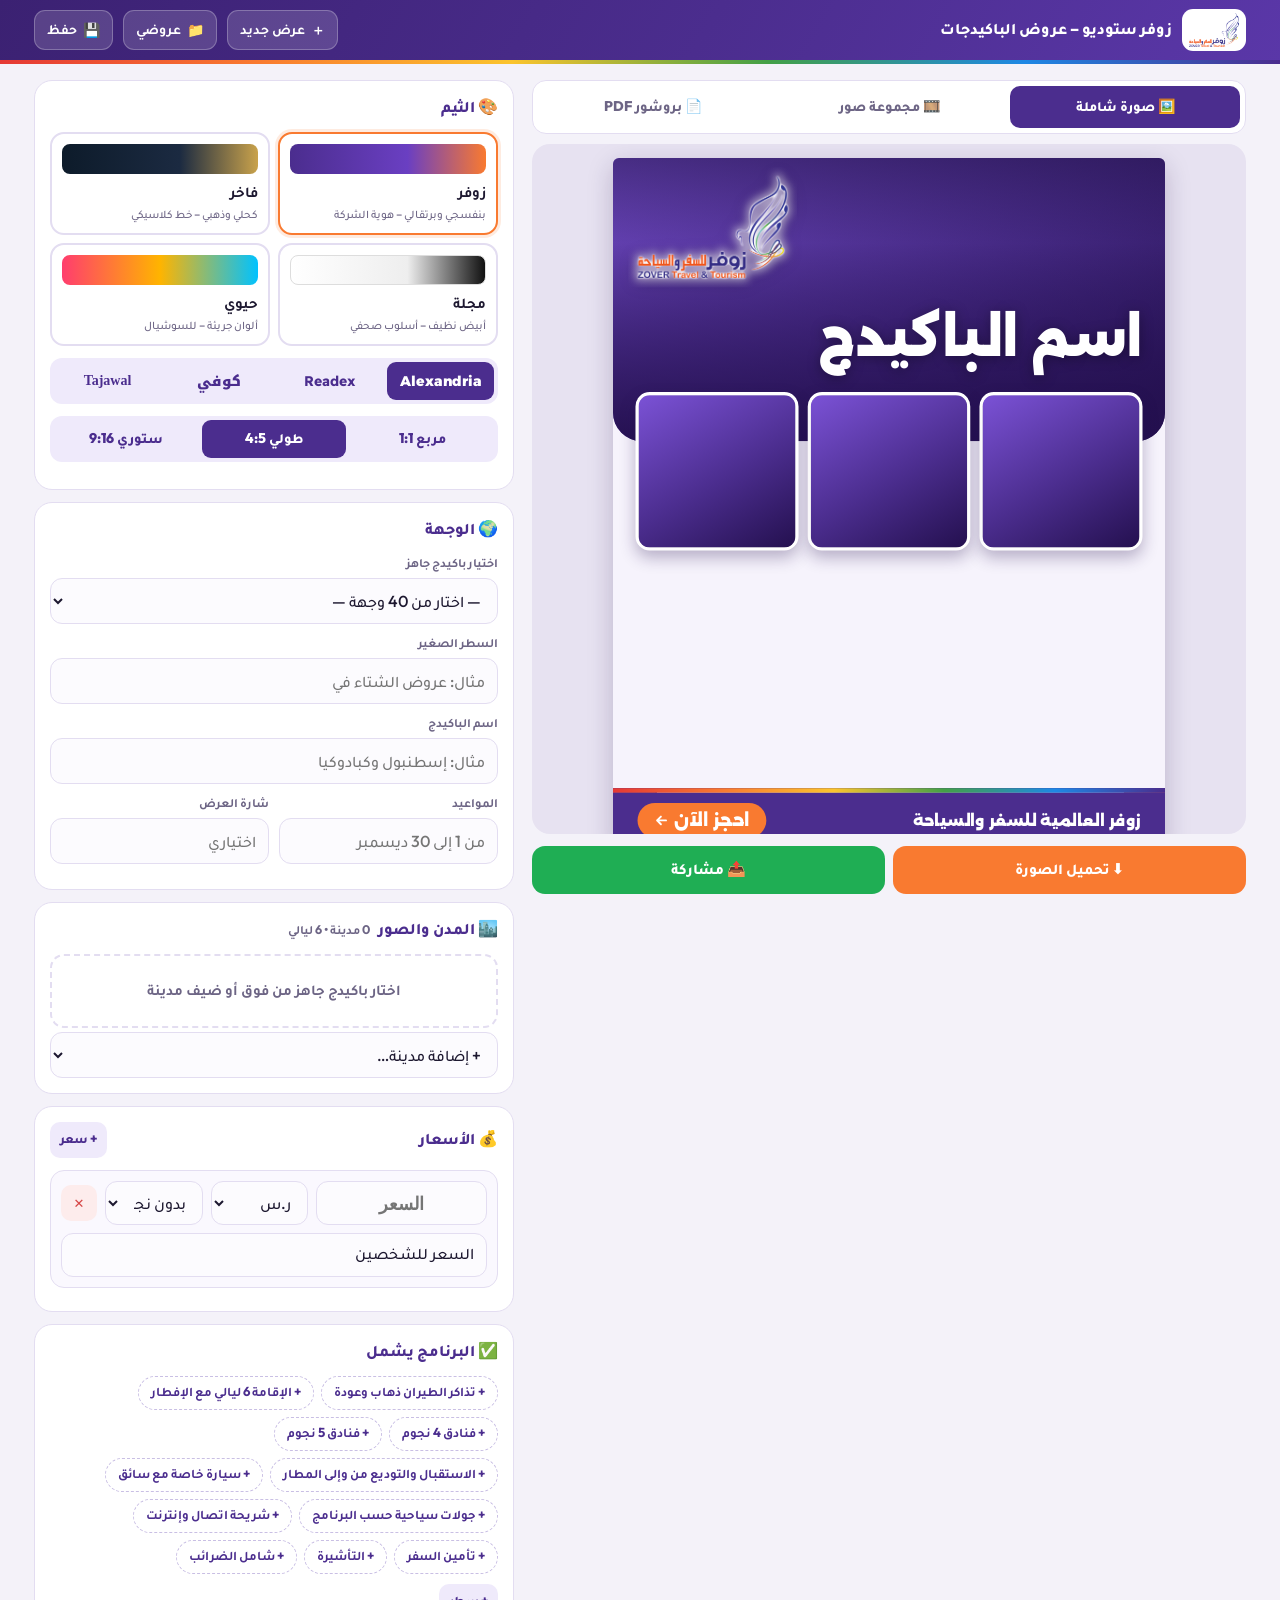
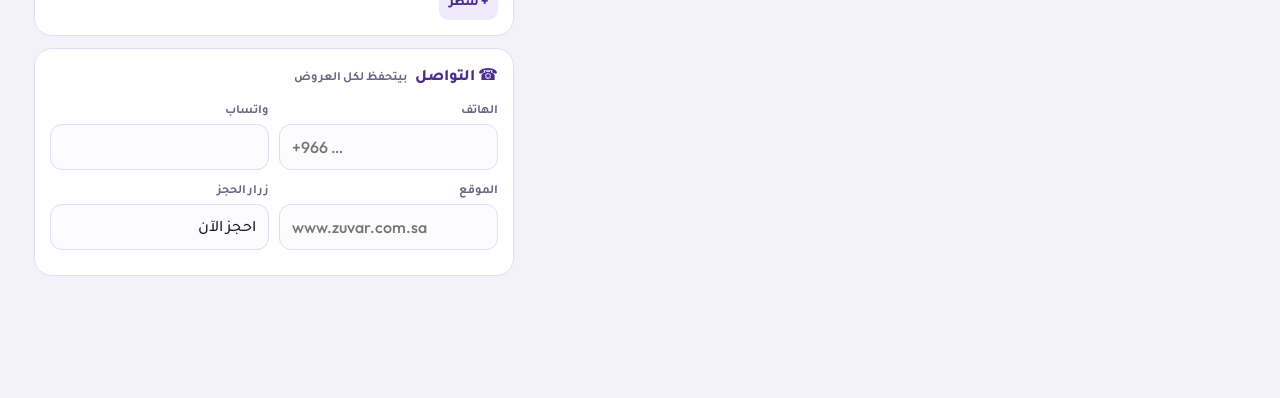
==== index.html @ 23e248e7 "Badge: straight and centered text Co-Authored-By: Claude Opus 5.5 <noreply@anthropic.com> Claude-Ses" ====
<!DOCTYPE html>
<html lang="ar" dir="rtl">
<head>
<meta charset="utf-8">
<meta name="viewport" content="width=device-width,initial-scale=1,viewport-fit=cover">
<meta name="theme-color" content="#4B2D8E">
<meta name="mobile-web-app-capable" content="yes"><meta name="apple-mobile-web-app-capable" content="yes">
<meta name="apple-mobile-web-app-title" content="Zover Studio">
<title>زوفر ستوديو | عروض الباكيدجات</title>
<link rel="manifest" href="manifest.webmanifest">
<link rel="icon" href="[data-uri]"><link rel="apple-touch-icon" href="[data-uri]">
<style>@font-face{font-family:'Tajawal';font-weight:500;font-display:block;src:url([data-uri]) format('woff2');unicode-range:U+0600-06FF,U+0750-077F,U+08A0-08FF,U+200C-200E,U+FB50-FDFF,U+FE70-FEFC;}
@font-face{font-family:'Tajawal';font-weight:700;font-display:block;src:url([data-uri]) format('woff2');unicode-range:U+0600-06FF,U+0750-077F,U+08A0-08FF,U+200C-200E,U+FB50-FDFF,U+FE70-FEFC;}
@font-face{font-family:'Tajawal';font-weight:800;font-display:block;src:url([data-uri]) format('woff2');unicode-range:U+0600-06FF,U+0750-077F,U+08A0-08FF,U+200C-200E,U+FB50-FDFF,U+FE70-FEFC;}
@font-face{font-family:'Tajawal';font-weight:900;font-display:block;src:url([data-uri]) format('woff2');unicode-range:U+0600-06FF,U+0750-077F,U+08A0-08FF,U+200C-200E,U+FB50-FDFF,U+FE70-FEFC;}
@font-face{font-family:'Amiri';font-weight:400;font-display:block;src:url([data-uri]) format('woff2');unicode-range:U+0600-06FF,U+0750-077F,U+08A0-08FF,U+200C-200E,U+FB50-FDFF,U+FE70-FEFC;}
@font-face{font-family:'Amiri';font-weight:700;font-display:block;src:url([data-uri]) format('woff2');unicode-range:U+0600-06FF,U+0750-077F,U+08A0-08FF,U+200C-200E,U+FB50-FDFF,U+FE70-FEFC;}
@font-face{font-family:'El Messiri';font-weight:500;font-display:block;src:url([data-uri]) format('woff2');unicode-range:U+0600-06FF,U+0750-077F,U+08A0-08FF,U+200C-200E,U+FB50-FDFF,U+FE70-FEFC;}
@font-face{font-family:'El Messiri';font-weight:600;font-display:block;src:url([data-uri]) format('woff2');unicode-range:U+0600-06FF,U+0750-077F,U+08A0-08FF,U+200C-200E,U+FB50-FDFF,U+FE70-FEFC;}
@font-face{font-family:'El Messiri';font-weight:700;font-display:block;src:url([data-uri]) format('woff2');unicode-range:U+0600-06FF,U+0750-077F,U+08A0-08FF,U+200C-200E,U+FB50-FDFF,U+FE70-FEFC;}
@font-face{font-family:'IBM Plex Sans Arabic';font-weight:300;font-display:block;src:url([data-uri]) format('woff2');unicode-range:U+0600-06FF,U+0750-077F,U+08A0-08FF,U+200C-200E,U+FB50-FDFF,U+FE70-FEFC;}
@font-face{font-family:'IBM Plex Sans Arabic';font-weight:300;font-display:block;src:url([data-uri]) format('woff2');}
@font-face{font-family:'IBM Plex Sans Arabic';font-weight:500;font-display:block;src:url([data-uri]) format('woff2');unicode-range:U+0600-06FF,U+0750-077F,U+08A0-08FF,U+200C-200E,U+FB50-FDFF,U+FE70-FEFC;}
@font-face{font-family:'IBM Plex Sans Arabic';font-weight:500;font-display:block;src:url([data-uri]) format('woff2');}
@font-face{font-family:'IBM Plex Sans Arabic';font-weight:700;font-display:block;src:url([data-uri]) format('woff2');unicode-range:U+0600-06FF,U+0750-077F,U+08A0-08FF,U+200C-200E,U+FB50-FDFF,U+FE70-FEFC;}
@font-face{font-family:'IBM Plex Sans Arabic';font-weight:700;font-display:block;src:url([data-uri]) format('woff2');}
@font-face{font-family:'Lalezar';font-weight:400;font-display:block;src:url([data-uri]) format('woff2');unicode-range:U+0600-06FF,U+0750-077F,U+08A0-08FF,U+200C-200E,U+FB50-FDFF,U+FE70-FEFC;}
@font-face{font-family:'Lalezar';font-weight:400;font-display:block;src:url([data-uri]) format('woff2');}
@font-face{font-family:'Changa';font-weight:500;font-display:block;src:url([data-uri]) format('woff2');unicode-range:U+0600-06FF,U+0750-077F,U+08A0-08FF,U+200C-200E,U+FB50-FDFF,U+FE70-FEFC;}
@font-face{font-family:'Changa';font-weight:500;font-display:block;src:url([data-uri]) format('woff2');}
@font-face{font-family:'Changa';font-weight:700;font-display:block;src:url([data-uri]) format('woff2');unicode-range:U+0600-06FF,U+0750-077F,U+08A0-08FF,U+200C-200E,U+FB50-FDFF,U+FE70-FEFC;}
@font-face{font-family:'Changa';font-weight:700;font-display:block;src:url([data-uri]) format('woff2');}
@font-face{font-family:'Changa';font-weight:800;font-display:block;src:url([data-uri]) format('woff2');unicode-range:U+0600-06FF,U+0750-077F,U+08A0-08FF,U+200C-200E,U+FB50-FDFF,U+FE70-FEFC;}
@font-face{font-family:'Changa';font-weight:800;font-display:block;src:url([data-uri]) format('woff2');}
@font-face{font-family:'Alexandria';font-weight:400;font-display:block;src:url([data-uri]) format('woff2');unicode-range:U+0600-06FF,U+0750-077F,U+08A0-08FF,U+200C-200E,U+FB50-FDFF,U+FE70-FEFC;}
@font-face{font-family:'Alexandria';font-weight:400;font-display:block;src:url([data-uri]) format('woff2');}
@font-face{font-family:'Alexandria';font-weight:600;font-display:block;src:url([data-uri]) format('woff2');unicode-range:U+0600-06FF,U+0750-077F,U+08A0-08FF,U+200C-200E,U+FB50-FDFF,U+FE70-FEFC;}
@font-face{font-family:'Alexandria';font-weight:600;font-display:block;src:url([data-uri]) format('woff2');}
@font-face{font-family:'Alexandria';font-weight:800;font-display:block;src:url([data-uri]) format('woff2');unicode-range:U+0600-06FF,U+0750-077F,U+08A0-08FF,U+200C-200E,U+FB50-FDFF,U+FE70-FEFC;}
@font-face{font-family:'Alexandria';font-weight:800;font-display:block;src:url([data-uri]) format('woff2');}
@font-face{font-family:'Alexandria';font-weight:900;font-display:block;src:url([data-uri]) format('woff2');unicode-range:U+0600-06FF,U+0750-077F,U+08A0-08FF,U+200C-200E,U+FB50-FDFF,U+FE70-FEFC;}
@font-face{font-family:'Alexandria';font-weight:900;font-display:block;src:url([data-uri]) format('woff2');}
@font-face{font-family:'Readex Pro';font-weight:400;font-display:block;src:url([data-uri]) format('woff2');unicode-range:U+0600-06FF,U+0750-077F,U+08A0-08FF,U+200C-200E,U+FB50-FDFF,U+FE70-FEFC;}
@font-face{font-family:'Readex Pro';font-weight:400;font-display:block;src:url([data-uri]) format('woff2');}
@font-face{font-family:'Readex Pro';font-weight:600;font-display:block;src:url([data-uri]) format('woff2');unicode-range:U+0600-06FF,U+0750-077F,U+08A0-08FF,U+200C-200E,U+FB50-FDFF,U+FE70-FEFC;}
@font-face{font-family:'Readex Pro';font-weight:600;font-display:block;src:url([data-uri]) format('woff2');}
@font-face{font-family:'Readex Pro';font-weight:700;font-display:block;src:url([data-uri]) format('woff2');unicode-range:U+0600-06FF,U+0750-077F,U+08A0-08FF,U+200C-200E,U+FB50-FDFF,U+FE70-FEFC;}
@font-face{font-family:'Readex Pro';font-weight:700;font-display:block;src:url([data-uri]) format('woff2');}
@font-face{font-family:'Noto Kufi Arabic';font-weight:500;font-display:block;src:url([data-uri]) format('woff2');unicode-range:U+0600-06FF,U+0750-077F,U+08A0-08FF,U+200C-200E,U+FB50-FDFF,U+FE70-FEFC;}
@font-face{font-family:'Noto Kufi Arabic';font-weight:700;font-display:block;src:url([data-uri]) format('woff2');unicode-range:U+0600-06FF,U+0750-077F,U+08A0-08FF,U+200C-200E,U+FB50-FDFF,U+FE70-FEFC;}
@font-face{font-family:'Noto Kufi Arabic';font-weight:900;font-display:block;src:url([data-uri]) format('woff2');unicode-range:U+0600-06FF,U+0750-077F,U+08A0-08FF,U+200C-200E,U+FB50-FDFF,U+FE70-FEFC;}
@font-face{font-family:'Playfair Display';font-weight:700;font-display:block;src:url([data-uri]) format('woff2');}
@font-face{font-family:'Playfair Display';font-weight:900;font-display:block;src:url([data-uri]) format('woff2');}
@font-face{font-family:'Outfit';font-weight:500;font-display:block;src:url([data-uri]) format('woff2');}
@font-face{font-family:'Outfit';font-weight:700;font-display:block;src:url([data-uri]) format('woff2');}
@font-face{font-family:'Outfit';font-weight:800;font-display:block;src:url([data-uri]) format('woff2');}
@font-face{font-family:'Outfit';font-weight:900;font-display:block;src:url([data-uri]) format('woff2');}
</style>
<style>:root{--p:#4B2D8E;--pl:#EFEAFB;--o:#F97A30;--y:#FBC42E;--bg:#F4F2F9;--bd:#E3DDF1;--tx:#1d1830;--mut:#6d6585;--rd:#D64545}
*{box-sizing:border-box;-webkit-tap-highlight-color:transparent}
html,body{margin:0}
body{font-family:'Outfit','Tajawal',system-ui,sans-serif;background:var(--bg);color:var(--tx);direction:rtl;font-size:15px}
button,input,select,textarea{font-family:inherit;font-size:16px;color:inherit}
.hd{position:sticky;top:0;z-index:30;background:linear-gradient(120deg,#3b2172,var(--p) 55%,#5a37a8);color:#fff}
.hd .hin{display:flex;align-items:center;gap:10px;padding:9px 14px;max-width:1240px;margin:auto}
.hd .lg{background:#fff;border-radius:11px;padding:3px 7px;height:42px;display:flex;align-items:center}
.hd .lg img{height:34px}
.hd .tt{flex:1;min-width:0;font-weight:800;font-size:16px;white-space:nowrap;overflow:hidden;text-overflow:ellipsis}
.ib{background:rgba(255,255,255,.15);border:1px solid rgba(255,255,255,.25);color:#fff;border-radius:11px;height:40px;padding:0 12px;display:flex;align-items:center;gap:6px;cursor:pointer;font-weight:700;font-size:14px;white-space:nowrap}
.rbw{height:4px;background:linear-gradient(90deg,#E53935,#F97A30,#FBC42E,#43A047,#1E88E5,#4B2D8E)}
.lay{max-width:1240px;margin:auto;display:grid;grid-template-columns:minmax(0,1fr) 470px;gap:18px;padding:16px 14px 110px;align-items:start}
.pvcol{position:sticky;top:76px;min-width:0}
.pvbox{background:#E7E2F1;border-radius:18px;padding:14px;display:flex;justify-content:center;overflow:hidden;min-width:0}
.pvw{position:relative;overflow:hidden;border-radius:6px;box-shadow:0 10px 30px rgba(30,15,70,.25);direction:ltr;flex:none}
.pvw .pst{transform-origin:0 0;position:absolute;top:0;left:0}
.acts{display:flex;gap:8px;margin-top:12px}
.btn{border:0;background:var(--p);color:#fff;border-radius:13px;height:48px;padding:0 16px;font-weight:800;cursor:pointer;display:inline-flex;align-items:center;justify-content:center;gap:7px;font-size:15px;flex:1}
.btn.o{background:var(--o)}.btn.gh{background:var(--pl);color:var(--p)}.btn.wa{background:#1fae54}
.btn.sm{height:38px;font-size:14px;padding:0 12px;flex:none;border-radius:10px}
.btn.rd{background:#FDECEC;color:var(--rd)}
.card{background:#fff;border:1px solid var(--bd);border-radius:18px;padding:15px;margin-bottom:12px}
.card h3{margin:0 0 12px;font-size:16px;font-weight:800;color:var(--p);display:flex;align-items:center;gap:8px}
.card h3 .sp{flex:1}
.fl{display:flex;flex-direction:column;gap:5px;margin-bottom:10px;min-width:0}
.fl>span{font-size:12.5px;color:var(--mut);font-weight:700}
.in{width:100%;height:46px;border:1.5px solid var(--bd);border-radius:12px;padding:0 12px;background:#FCFBFE;outline:none}
.in:focus{border-color:#7a5bd0;background:#fff;box-shadow:0 0 0 3px rgba(106,75,196,.12)}
.g2{display:grid;grid-template-columns:1fr 1fr;gap:10px}
.g3{display:grid;grid-template-columns:repeat(3,1fr);gap:8px}
.tpls{display:grid;grid-template-columns:repeat(3,1fr);gap:8px;margin-bottom:12px}
.tpl{border:2px solid var(--bd);background:#fff;border-radius:14px;padding:8px 6px;cursor:pointer;text-align:center;font-weight:800;font-size:13px;color:var(--mut)}
.tpl .ic{display:block;height:58px;border-radius:9px;margin-bottom:6px;background:linear-gradient(140deg,#6a3fc2,#24104f);position:relative;overflow:hidden}
.tpl.on{border-color:var(--o);color:var(--p);box-shadow:0 0 0 3px rgba(249,122,48,.15)}
.seg{display:flex;background:var(--pl);border-radius:12px;padding:4px;gap:4px;margin-bottom:12px}
.seg button{flex:1;border:0;background:transparent;border-radius:9px;height:38px;font-weight:800;color:var(--p);cursor:pointer;font-size:14px}
.seg button.on{background:var(--p);color:#fff}
.ths{display:flex;gap:10px}
.th{width:40px;height:40px;border-radius:50%;border:3px solid #fff;box-shadow:0 0 0 2px var(--bd);cursor:pointer}
.th.on{box-shadow:0 0 0 3px var(--o)}
.stp{display:flex;align-items:center;border:1.5px solid var(--bd);border-radius:12px;overflow:hidden;height:46px;background:#fff}
.stp button{width:46px;height:100%;border:0;background:var(--pl);color:var(--p);font-size:22px;font-weight:800;cursor:pointer}
.stp input{flex:1;min-width:0;border:0;text-align:center;font-weight:800;height:100%;outline:none;width:40px}
.phs{display:grid;grid-template-columns:repeat(4,1fr);gap:8px}
.ph{position:relative;aspect-ratio:1;border-radius:12px;overflow:hidden;background:var(--pl)}
.ph img{width:100%;height:100%;object-fit:cover}
.ph .x{position:absolute;top:4px;left:4px;width:26px;height:26px;border-radius:50%;border:0;background:rgba(0,0,0,.6);color:#fff;font-size:14px;cursor:pointer}
.ph .m{position:absolute;bottom:4px;right:4px;border:0;border-radius:8px;background:rgba(255,255,255,.9);color:var(--p);font-size:11px;font-weight:800;padding:3px 6px;cursor:pointer}
.ph .m.on{background:var(--o);color:#fff}
.ph.add{display:grid;place-items:center;border:2px dashed #c9bfe4;color:var(--p);font-weight:800;cursor:pointer;font-size:13px;text-align:center;background:#fff}
.prow{background:#FAF8FE;border:1px solid var(--bd);border-radius:14px;padding:10px;margin-bottom:8px}
.prow .top{display:grid;grid-template-columns:1.4fr .8fr .8fr auto;gap:8px;align-items:center}
.prow .in{height:44px}
.prow .am{font-family:'Outfit';font-weight:800;font-size:18px;text-align:center}
.chips{display:flex;flex-wrap:wrap;gap:7px;margin-bottom:10px}
.chip{border:1.5px dashed #c9bfe4;background:#fff;border-radius:99px;padding:6px 12px;font-size:13px;font-weight:700;color:var(--p);cursor:pointer}
.chip.on{border-style:solid;background:var(--pl)}
.irow{display:flex;gap:6px;margin-bottom:7px}
.irow .in{height:42px}
.irow .btn{height:42px;width:42px;padding:0}
.hint{font-size:12.5px;color:var(--mut);margin:-4px 0 10px}
.mdl{position:fixed;inset:0;background:rgba(20,10,45,.55);z-index:60;display:none;align-items:center;justify-content:center;padding:16px}
.mdl.on{display:flex}
.mdl .box{background:#fff;border-radius:20px;width:100%;max-width:640px;max-height:90vh;display:flex;flex-direction:column;overflow:hidden}
.mdl .mh{display:flex;align-items:center;padding:14px 16px;border-bottom:1px solid var(--bd);font-weight:800;color:var(--p);font-size:17px}
.mdl .mh span{flex:1}
.mdl .mb{padding:14px 16px;overflow:auto}
.ofs{display:grid;grid-template-columns:repeat(auto-fill,minmax(140px,1fr));gap:10px}
.of{border:1px solid var(--bd);border-radius:14px;overflow:hidden;background:#fff}
.of img{width:100%;aspect-ratio:1;object-fit:cover;display:block;background:var(--pl)}
.of b{display:block;padding:7px 9px 2px;font-size:13.5px;white-space:nowrap;overflow:hidden;text-overflow:ellipsis}
.of .r{display:flex;gap:5px;padding:6px 8px 9px}
.of .r button{flex:1;height:32px;border:0;border-radius:8px;background:var(--pl);color:var(--p);font-weight:800;cursor:pointer;font-size:12.5px}
.of .r button.d{background:#FDECEC;color:var(--rd);flex:none;width:32px}
.empty{text-align:center;color:var(--mut);padding:24px;border:2px dashed var(--bd);border-radius:14px;font-weight:700}
#toast{position:fixed;bottom:100px;left:50%;transform:translateX(-50%) translateY(20px);background:#1d1830;color:#fff;padding:11px 18px;border-radius:12px;font-weight:700;opacity:0;transition:.25s;z-index:80;pointer-events:none}
#toast.on{opacity:1;transform:translateX(-50%)}
.busy{position:fixed;inset:0;background:rgba(255,255,255,.75);z-index:90;display:none;align-items:center;justify-content:center;flex-direction:column;gap:12px;font-weight:800;color:var(--p)}
.busy.on{display:flex}
.spin{width:44px;height:44px;border-radius:50%;border:5px solid var(--pl);border-top-color:var(--o);animation:sp .8s linear infinite}
@keyframes sp{to{transform:rotate(360deg)}}
.mbar{display:none}
@media (max-width:900px){
 .lay{grid-template-columns:minmax(0,1fr);padding:10px 10px 100px}
 .pvcol{position:relative;top:0}
 .pvbox{padding:10px}
 .acts{display:none}
 .mbar{display:flex;gap:8px;position:fixed;bottom:0;left:0;right:0;z-index:40;background:#fff;padding:8px 10px calc(8px + env(safe-area-inset-bottom));box-shadow:0 -4px 18px rgba(40,20,90,.14)}
 .ib .lb{display:none}
}
/* ---- studio additions ---- */
.lay{grid-template-columns:minmax(0,1fr) 480px}
.outs{display:flex;gap:6px;background:#fff;border:1px solid var(--bd);border-radius:14px;padding:5px;margin-bottom:10px}
.outs button{flex:1;border:0;background:transparent;border-radius:10px;height:42px;font-weight:800;color:var(--mut);cursor:pointer;font-size:14px;white-space:nowrap}
.outs button.on{background:var(--p);color:#fff}
#pv{display:flex;flex-direction:column;align-items:center;gap:14px;background:#E7E2F1;border-radius:18px;padding:14px;max-height:calc(100vh - 210px);overflow:auto}
.fw{position:relative;flex:none;overflow:hidden;border-radius:6px;box-shadow:0 8px 26px rgba(30,15,70,.22);direction:ltr}
.fw .fr{transform-origin:0 0;position:absolute;top:0;left:0}
.fno{position:absolute;top:8px;left:8px;z-index:9;background:rgba(0,0,0,.6);color:#fff;font-weight:800;font-size:12px;border-radius:99px;padding:2px 9px;font-family:Outfit}
.ths{display:grid;grid-template-columns:1fr 1fr;gap:8px;margin-bottom:12px}
.th{display:flex;flex-direction:column;align-items:flex-start;gap:2px;border:2px solid var(--bd);background:#fff;border-radius:14px;padding:10px;cursor:pointer;text-align:right;width:auto;height:auto;box-shadow:none}
.th b{font-size:15px;color:var(--tx)}.th small{font-size:11.5px;color:var(--mut)}
.th.on{border-color:var(--o);box-shadow:0 0 0 3px rgba(249,122,48,.15)}
.th.soon{opacity:.55;cursor:default}
.th .sw{width:100%;height:30px;border-radius:8px;margin-bottom:6px}
.sw-zover{background:linear-gradient(90deg,#4B2D8E,#6a3fc2 60%,#F97A30)}.sw-lux{background:linear-gradient(90deg,#0d1b2a,#1b2a41 60%,#c9a24b)}
.sw-mag{background:linear-gradient(90deg,#fff,#eee 60%,#111);border:1px solid #ddd}.sw-viv{background:linear-gradient(90deg,#ff3d6e,#ffb400 50%,#00c2ff)}
.cnt{font-weight:600;color:var(--mut);font-size:12.5px}
.cty{background:#FAF8FE;border:1px solid var(--bd);border-radius:16px;padding:10px;margin-bottom:10px}
.cty .ch{display:flex;gap:6px;align-items:center;margin-bottom:8px}
.cty .no{flex:none;width:30px;height:30px;border-radius:9px;background:var(--p);color:#fff;display:grid;place-items:center;font-weight:800;font-family:Outfit}
.cty .nm{flex:1;min-width:0;height:44px;font-weight:800}
.cty .stp{height:44px}.cty .stp button{width:38px}
.btn.xs{height:36px;min-width:36px;padding:0 10px;flex:none;font-size:13px;border-radius:10px}
.sps{display:grid;grid-template-columns:1fr 1fr;gap:6px;margin-top:8px}
.in.sm{height:38px;font-size:14px}
.ph .m{border:0}
.dn{flex:none;width:30px;height:42px;display:grid;place-items:center;font-family:Outfit;font-weight:800;color:var(--p)}
.tg{display:flex;align-items:center;gap:6px;font-size:13px;font-weight:700;color:var(--mut)}
#addc{margin-top:4px}
@media (max-width:900px){#pv{max-height:none}.lay{grid-template-columns:minmax(0,1fr)}}
.cty .ch{flex-wrap:wrap}
.cty .nm{flex:1 1 55%}
@media (max-width:900px){.cty .ch>div[style]{flex:1 1 auto}}
</style>
<style>/* ===================== THEME: ZOVER ===================== */
.fr{position:relative;overflow:hidden;font-family:'Outfit','Tajawal',sans-serif;direction:rtl;text-align:right;line-height:1.3;color:#1d1640;background:#fff}
.fr *{box-sizing:border-box}
.fr img{display:block}
.fr .ph{position:absolute;inset:0;width:100%;height:100%;object-fit:cover}
.fr .phx{position:absolute;inset:0;background:linear-gradient(150deg,#7b52d6,#4B2D8E 55%,#24104f);display:grid;place-items:center;color:rgba(255,255,255,.5);font-weight:900;font-size:40px}
.zv{--p:#4B2D8E;--pd:#24104f;--o:#F97A30;--y:#FBC42E;--rb:linear-gradient(90deg,#E53935,#F97A30,#FBC42E,#43A047,#1E88E5,#4B2D8E)}
.zv .rbl{height:9px;background:var(--rb)}
.zv .logo{position:absolute;background:#fff;border-radius:24px;padding:11px 18px;box-shadow:0 10px 28px rgba(0,0,0,.25);z-index:5}
.zv .logo img{height:96px}
.zv .chip{display:inline-flex;align-items:center;gap:10px;border-radius:99px;padding:9px 24px;font-weight:800;font-size:31px;white-space:nowrap}
.zv .chip.w{background:#fff;color:var(--p)}
.zv .chip.o{background:var(--o);color:#fff}
.zv .chip.p{background:var(--p);color:#fff}
.zv .chip.g{background:rgba(255,255,255,.16);border:2px solid rgba(255,255,255,.5);color:#fff}
.zv .chip b{font-family:'Outfit';font-weight:900}
.zv .chip.w b{color:var(--o)}
.zv .chip.p b,.zv .chip.g b{color:var(--y)}
.zv .sub{color:var(--y);font-weight:800;font-size:40px}
.zv .ttl{font-weight:900;color:#fff;font-size:var(--ts,104px);line-height:1.1;text-shadow:0 4px 26px rgba(0,0,0,.35)}
.zv .badge{position:absolute;z-index:6;background:var(--o);color:#fff;font-weight:900;font-size:34px;padding:16px 30px;border-radius:22px;box-shadow:0 12px 28px rgba(0,0,0,.3);transform:rotate(-4deg);border:5px solid #fff}
.zv .ck{flex:none;width:36px;height:36px;border-radius:50%;background:var(--o);display:grid;place-items:center}
.zv .ck svg{width:62%;height:62%}
.zv .li{display:flex;align-items:center;gap:14px;font-weight:700;font-size:calc(var(--f,1)*31px);line-height:1.25}
.zv .pcs{display:flex;gap:16px}
.zv .pc{flex:1;background:var(--p);color:#fff;border-radius:28px;padding:16px 18px 18px;text-align:center;box-shadow:0 12px 28px rgba(75,45,142,.3)}
.zv .pc .st{display:flex;justify-content:center;gap:4px;margin-bottom:4px}
.zv .pc .am{display:flex;align-items:baseline;justify-content:center;gap:10px;direction:ltr;line-height:1}
.zv .pc .am b{font-family:'Outfit';font-weight:900;font-size:calc(var(--f,1)*82px);color:var(--y);letter-spacing:-1px}
.zv .pc .am small{font-weight:900;font-size:calc(var(--f,1)*32px);color:var(--y);direction:rtl}
.zv .pc .lb{font-weight:800;font-size:calc(var(--f,1)*26px);margin-top:6px}
.zv .pc .fm{font-weight:800;font-size:22px;opacity:.85;margin-bottom:2px}
.zv .ftr{position:absolute;left:0;right:0;bottom:0;z-index:5}
.zv .ftr .bar{background:var(--p);color:#fff;display:flex;align-items:center;gap:20px;padding:0 48px;height:108px}
.zv .ftr .cts{flex:1;display:flex;gap:24px;flex-wrap:wrap;min-width:0;align-items:center}
.zv .ftr .ct{display:flex;align-items:center;gap:10px;font-family:'Outfit';font-weight:800;font-size:29px;direction:ltr;white-space:nowrap}
.zv .ftr .ct i{width:44px;height:44px;border-radius:50%;background:rgba(255,255,255,.16);display:grid;place-items:center;flex:none}
.zv .ftr .ct i.wa{background:#25D366}
.zv .ftr .co{font-weight:900;font-size:29px}
.zv .ftr .cta{background:var(--o);color:#fff;border-radius:99px;padding:13px 32px;font-weight:900;font-size:32px;display:flex;align-items:center;gap:10px;flex:none}
.zv .dove{position:absolute;opacity:.13;pointer-events:none}

/* ---------- POSTER (all-in-one) ---------- */
.zv.poster{background:#F6F3FC}
.zv.poster .hero{position:absolute;left:0;right:0;top:0;height:var(--hh,52%);overflow:hidden;border-radius:0 0 56px 56px}
.zv.poster .hero .ov{position:absolute;inset:0;background:linear-gradient(180deg,rgba(20,8,50,.55) 0%,rgba(20,8,50,0) 26%,rgba(36,16,79,.1) 48%,rgba(36,16,79,.92) 100%)}
.zv.poster .logo{top:36px;right:44px}
.zv.poster .badge{top:56px;left:44px}
.zv.poster .htx{position:absolute;left:48px;right:48px;bottom:122px;z-index:3}
.s-sq.zv.poster .htx{bottom:112px}.s-sq.zv.poster .ttl{font-size:var(--ts,84px)}
.zv.poster .htx .chips{display:flex;gap:12px;margin-top:14px;flex-wrap:wrap}
.zv.poster .tiles{position:absolute;left:40px;right:40px;top:calc(var(--hh,52%) - 96px);height:var(--th,250px);display:flex;gap:16px;z-index:4}
.zv.poster .tile{flex:1;position:relative;border-radius:28px;overflow:hidden;border:6px solid #fff;box-shadow:0 14px 32px rgba(36,16,79,.3);background:#ddd}
.zv.poster .tile .lab{position:absolute;left:0;right:0;bottom:0;padding:30px 16px 14px;background:linear-gradient(180deg,rgba(0,0,0,0),rgba(20,8,50,.85));color:#fff;font-weight:800;font-size:27px;line-height:1.2}
.zv.poster .tile .lab small{display:inline-block;background:var(--o);border-radius:99px;padding:2px 12px;font-size:21px;margin-top:4px}
.zv.poster .tile .n{position:absolute;top:10px;right:10px;width:44px;height:44px;border-radius:50%;background:var(--y);color:var(--pd);font-family:'Outfit';font-weight:900;font-size:24px;display:grid;place-items:center}
.zv.poster .low{position:absolute;left:44px;right:44px;top:calc(var(--hh,52%) - 96px + var(--th,250px) + 26px);bottom:142px;display:flex;gap:20px}
.zv.poster .incl{flex:1.25;background:#fff;border-radius:30px;padding:20px 26px;display:flex;flex-direction:column;justify-content:center;gap:calc(var(--f,1)*12px);box-shadow:0 8px 24px rgba(75,45,142,.08);overflow:hidden}
.zv.poster .incl h4{margin:0 0 2px;font-size:calc(var(--f,1)*30px);font-weight:900;color:var(--p)}
.zv.poster .incl .li{font-size:calc(var(--f,1)*28px)}
.zv.poster .incl .ck{width:calc(var(--f,1)*32px);height:calc(var(--f,1)*32px)}
.zv.poster .prs{flex:1;display:flex;flex-direction:column;gap:14px;justify-content:center;overflow:hidden}
.zv.poster .prs .pcs{flex-direction:column}
.zv.poster .low.np .incl{flex:1}
.zv.poster .low.ni .prs{flex:1}.zv.poster .low.ni .prs .pcs{flex-direction:row}

/* ---------- SLIDE: COVER ---------- */
.zv.cover .ov{position:absolute;inset:0;background:linear-gradient(180deg,rgba(20,8,50,.5) 0%,rgba(20,8,50,0) 24%,rgba(36,16,79,0) 42%,rgba(36,16,79,.75) 68%,rgba(36,16,79,.97) 100%)}
.zv.cover .logo{top:40px;right:44px}
.zv.cover .swipe{position:absolute;top:56px;left:44px;z-index:5}
.zv.cover .badge{top:150px;left:44px}
.zv.cover .txt{position:absolute;left:52px;right:52px;bottom:120px;z-index:3}
.zv.cover .chips{display:flex;gap:12px;margin-top:16px;flex-wrap:wrap}
.zv.cover .fromb{display:inline-flex;align-items:center;gap:16px;margin-top:26px;background:#fff;border-radius:26px;padding:14px 26px;box-shadow:0 12px 30px rgba(0,0,0,.25)}
.zv.cover .fromb span{font-weight:800;font-size:28px;color:var(--p);line-height:1.2}
.zv.cover .fromb b{font-family:'Outfit';font-weight:900;font-size:72px;color:var(--o);direction:ltr;line-height:1}
.zv.cover .cities{display:flex;gap:10px;margin-top:18px;flex-wrap:wrap}
.zv.cover .cities span{color:#fff;font-weight:800;font-size:30px;display:flex;align-items:center;gap:10px}
.zv.cover .cities span:not(:last-child):after{content:'';width:34px;height:3px;background:var(--y);border-radius:3px}
.zv.cover .rbb{position:absolute;left:0;right:0;bottom:0;height:12px;background:var(--rb)}
.zv .pgn{position:absolute;z-index:6;font-family:'Outfit';font-weight:800;font-size:24px;color:#fff;background:rgba(0,0,0,.28);border-radius:99px;padding:6px 16px;direction:ltr}

/* ---------- SLIDE: CITY ---------- */
.zv.city{background:linear-gradient(160deg,#5b38a8,#4B2D8E 40%,#24104f)}
.zv.city .mos{position:absolute;top:40px;left:40px;right:40px;height:var(--mh,58%);display:grid;grid-template-columns:1.7fr 1fr;grid-template-rows:1fr 1fr;gap:14px}
.zv.city .mos.m1{grid-template-columns:1fr;grid-template-rows:1fr}
.zv.city .mos.m2{grid-template-rows:1fr}
.zv.city .mos .c{position:relative;border-radius:30px;overflow:hidden;background:#3a2373}
.zv.city .mos .c.big{grid-row:1/3}
.zv.city .mos.m2 .c.big{grid-row:auto}
.zv.city .stop{position:absolute;top:22px;right:22px;z-index:3;background:var(--o);color:#fff;border-radius:99px;padding:8px 22px;font-weight:900;font-size:28px;box-shadow:0 6px 16px rgba(0,0,0,.25)}
.zv.city .bt{position:absolute;left:52px;right:52px;top:calc(var(--mh,58%) + 70px);bottom:120px;display:flex;flex-direction:column;gap:18px;color:#fff;overflow:hidden}
.zv.city .cn{display:flex;align-items:center;gap:18px;flex-wrap:wrap}
.zv.city .cn h2{margin:0;font-size:var(--ts,96px);font-weight:900;line-height:1.05}
.zv.city .dr{font-weight:700;font-size:28px;opacity:.85}
.zv.city .sp{display:grid;grid-template-columns:1fr 1fr;gap:12px}
.zv.city .sp div{background:rgba(255,255,255,.1);border:2px solid rgba(255,255,255,.18);border-radius:20px;padding:12px 16px;display:flex;align-items:center;gap:12px;font-weight:800;font-size:calc(var(--f,1)*29px)}
.zv.city .mini{position:absolute;left:44px;bottom:36px;z-index:5;background:#fff;border-radius:16px;padding:6px 12px}
.zv.city .mini img{height:58px}
.zv.city .pgn{right:44px;bottom:44px}
.zv.city .dove{right:-60px;bottom:-40px;height:560px;transform:scaleX(-1)}

/* ---------- SLIDE: ITINERARY ---------- */
.zv.itin{background:#F6F3FC}
.zv.itin .ihd{position:absolute;top:0;left:0;right:0;height:200px;background:linear-gradient(140deg,#5b38a8,#4B2D8E 50%,#24104f);padding:44px 48px;color:#fff;border-radius:0 0 48px 48px}
.zv.itin .ihd h2{margin:0;font-size:64px;font-weight:900}
.zv.itin .ihd div{font-weight:700;font-size:28px;color:var(--y)}
.zv.itin .logo{top:40px;left:44px;right:auto}
.zv.itin .logo img{height:76px}
.zv.itin .lst{position:absolute;top:236px;left:48px;right:48px;bottom:150px;display:flex;flex-direction:column;justify-content:center;gap:calc(var(--f,1)*16px);overflow:hidden}
.zv.itin .d{display:flex;align-items:center;gap:18px;background:#fff;border-radius:22px;padding:calc(var(--f,1)*16px) 18px;box-shadow:0 4px 14px rgba(75,45,142,.07)}
.zv.itin .d i{flex:none;width:calc(var(--f,1)*68px);height:calc(var(--f,1)*68px);border-radius:16px;background:var(--p);color:#fff;font-style:normal;display:flex;flex-direction:column;align-items:center;justify-content:center;line-height:1}
.zv.itin .d i small{font-size:calc(var(--f,1)*13px);font-weight:700;opacity:.8}
.zv.itin .d i b{font-family:'Outfit';font-size:calc(var(--f,1)*31px);font-weight:900}
.zv.itin .d span{font-weight:700;font-size:calc(var(--f,1)*31px);line-height:1.3}
.zv.itin .d em{font-style:normal;color:var(--o);font-weight:900;margin-inline-end:10px}
.zv.itin .pgn{left:44px;bottom:30px;background:var(--p)}

/* ---------- SLIDE: PRICE ---------- */
.zv.price{background:#F6F3FC}
.zv.price .top{position:absolute;top:0;left:0;right:0;height:var(--ph,300px);overflow:hidden;border-radius:0 0 50px 50px}
.zv.price .top .ov{position:absolute;inset:0;background:linear-gradient(180deg,rgba(36,16,79,.2),rgba(36,16,79,.88))}
.zv.price .top .tx{position:absolute;left:48px;right:48px;bottom:36px;color:#fff;z-index:2}
.zv.price .top h2{margin:0;font-size:60px;font-weight:900;line-height:1.1}
.zv.price .top .chips{display:flex;gap:10px;margin-top:12px;flex-wrap:wrap}
.zv.price .logo{top:36px;left:44px;right:auto}.zv.price .logo img{height:80px}
.zv.price .bd{position:absolute;top:calc(var(--ph,300px) + 28px);left:44px;right:44px;bottom:250px;display:flex;flex-direction:column;gap:calc(var(--f,1)*20px);overflow:hidden;justify-content:center}
.zv.price .incl{background:#fff;border-radius:28px;padding:20px 26px;display:grid;grid-template-columns:1fr 1fr;gap:calc(var(--f,1)*12px) 20px;box-shadow:0 8px 22px rgba(75,45,142,.08)}
.zv.price .incl h4{grid-column:1/-1;margin:0;font-size:calc(var(--f,1)*30px);font-weight:900;color:var(--p)}
.zv.price .incl.one{grid-template-columns:1fr}
.zv.price .incl .li{font-size:calc(var(--f,1)*27px)}
.zv.price .cta2{position:absolute;left:44px;right:44px;bottom:126px;height:100px;background:var(--o);border-radius:28px;color:#fff;display:flex;align-items:center;justify-content:center;gap:16px;font-weight:900;font-size:44px;box-shadow:0 12px 28px rgba(249,122,48,.4)}

/* ---------- sizes ---------- */
.s-sq.zv .logo img{height:82px}
.s-sq.zv .chip{font-size:27px;padding:7px 20px}
.s-sq.zv .sub{font-size:34px}
.s-st.zv .logo{top:80px!important}
.s-st.zv .swipe{top:96px!important}
.s-st.zv.cover .badge{top:200px}
.s-st.zv .ftr .bar{height:150px;padding-bottom:36px}
.s-st.zv.cover .txt{bottom:180px}
.s-st.zv.city .mos{top:90px}

/* ===================== PDF PAGES (A4 794x1123) ===================== */
.zv.pg{background:#fff}
.zv.pg .pf{position:absolute;left:0;right:0;bottom:0;height:52px;background:var(--p);color:#fff;display:flex;align-items:center;gap:14px;padding:0 36px;font-size:12.5px;font-weight:700;z-index:5}
.zv.pg .pf:before{content:'';position:absolute;left:0;right:0;top:-5px;height:5px;background:var(--rb)}
.zv.pg .pf .x{flex:1;display:flex;gap:14px;flex-wrap:wrap}
.zv.pg .pf .x span[dir=ltr]{font-family:'Outfit'}
.zv.pg .pf .pn{background:var(--o);border-radius:99px;padding:3px 10px;font-family:'Outfit';font-weight:800}
.zv.pg .ph2{position:absolute;top:0;left:0;right:0;height:76px;display:flex;align-items:center;gap:14px;padding:0 36px;}
.zv.pg .ph2:after{content:'';position:absolute;left:36px;right:36px;bottom:0;height:4px;border-radius:4px;background:var(--rb)}
.zv.pg .ph2 img{height:46px}
.zv.pg .ph2 b{flex:1;font-size:17px;font-weight:900;color:var(--p)}
.zv.pg .ph2 span{font-size:12px;font-weight:800;color:var(--p);background:#EFEAFB;border-radius:99px;padding:4px 12px}
/* cover page */
.zv.pg.pcov .hero{position:absolute;top:0;left:0;right:0;height:640px;overflow:hidden;border-radius:0 0 44px 44px}
.zv.pg.pcov .hero .ov{position:absolute;inset:0;background:linear-gradient(180deg,rgba(20,8,50,.45),rgba(20,8,50,0) 28%,rgba(36,16,79,.15) 50%,rgba(36,16,79,.93))}
.zv.pg.pcov .logo{top:28px;right:32px;border-radius:18px;padding:8px 13px}.zv.pg.pcov .logo img{height:70px}
.zv.pg.pcov .badge{top:40px;left:32px;font-size:22px;padding:10px 20px;border-width:4px;border-radius:16px}
.zv.pg.pcov .ht{position:absolute;left:40px;right:40px;bottom:70px;color:#fff;z-index:3}
.zv.pg.pcov .ht .sub{font-size:24px}
.zv.pg.pcov .ht .ttl{font-size:var(--ts,62px)}
.zv.pg.pcov .ht .chips{display:flex;gap:8px;margin-top:10px;flex-wrap:wrap}
.zv.pg .chip{font-size:16px;padding:6px 15px;gap:6px}
.zv.pg.pcov .tl{position:absolute;top:600px;left:32px;right:32px;height:170px;display:flex;gap:12px;z-index:4}
.zv.pg.pcov .tl .t{flex:1;position:relative;border-radius:18px;overflow:hidden;border:4px solid #fff;box-shadow:0 10px 24px rgba(36,16,79,.25)}
.zv.pg.pcov .tl .t .lab{position:absolute;left:0;right:0;bottom:0;padding:20px 10px 8px;background:linear-gradient(180deg,transparent,rgba(20,8,50,.85));color:#fff;font-weight:800;font-size:16px}
.zv.pg.pcov .tl .t .lab small{background:var(--o);border-radius:99px;padding:1px 8px;font-size:12px;margin-inline-start:6px}
.zv.pg.pcov .inf{position:absolute;top:800px;left:36px;right:36px;bottom:84px;display:flex;gap:16px;align-items:stretch}
.zv.pg.pcov .hl{flex:1.3;display:grid;grid-template-columns:1fr 1fr;gap:9px;align-content:center}
.zv.pg.pcov .hl div{background:#F6F3FC;border-radius:14px;padding:10px 12px;display:flex;align-items:center;gap:9px;font-weight:800;font-size:15px}
.zv.pg .ck{width:22px;height:22px}
.zv.pg.pcov .fb{flex:1;background:linear-gradient(135deg,var(--o),#ec5a12);border-radius:22px;color:#fff;display:flex;flex-direction:column;justify-content:center;padding:14px 20px;box-shadow:0 10px 24px rgba(249,122,48,.35)}
.zv.pg.pcov .fb small{font-weight:800;font-size:16px}
.zv.pg.pcov .fb b{font-family:'Outfit';font-size:50px;font-weight:900;line-height:1.05;direction:ltr;text-align:right}
.zv.pg.pcov .fb span{font-weight:700;font-size:14px}
/* city page */
.zv.pg.pcity .big{position:absolute;top:96px;left:32px;right:32px;height:380px;border-radius:26px;overflow:hidden}
.zv.pg.pcity .big .ov{position:absolute;inset:0;background:linear-gradient(180deg,rgba(0,0,0,0) 50%,rgba(20,8,50,.85))}
.zv.pg.pcity .big .t{position:absolute;right:26px;bottom:20px;left:26px;color:#fff;z-index:2;display:flex;align-items:flex-end;gap:12px;flex-wrap:wrap}
.zv.pg.pcity .big h2{margin:0;font-size:52px;font-weight:900;line-height:1}
.zv.pg.pcity .stop{position:absolute;top:16px;right:16px;z-index:3;background:var(--o);color:#fff;border-radius:99px;padding:5px 14px;font-weight:900;font-size:15px}
.zv.pg.pcity .row3{position:absolute;top:490px;left:32px;right:32px;height:170px;display:flex;gap:12px}
.zv.pg.pcity .row3 div{flex:1;position:relative;border-radius:18px;overflow:hidden;background:#eee}
.zv.pg.pcity .sp{position:absolute;top:678px;left:32px;right:32px;display:grid;grid-template-columns:repeat(4,1fr);gap:8px}
.zv.pg.pcity .sp div{background:#F6F3FC;border-radius:12px;padding:8px 10px;font-weight:800;font-size:13.5px;display:flex;align-items:center;gap:7px;color:var(--p)}
.zv.pg.pcity .sp .ck{width:18px;height:18px}
.zv.pg.pcity .days{position:absolute;top:740px;left:32px;right:32px;bottom:70px;overflow:hidden}
.zv.pg .stt{display:flex;align-items:center;gap:8px;font-size:18px;font-weight:900;color:var(--p);margin-bottom:6px}
.zv.pg .stt:before{content:'';width:6px;height:20px;border-radius:3px;background:var(--o)}
.zv.pg .dd{display:flex;gap:10px;padding:6px 0;border-bottom:1px dashed #E3DDF1;align-items:center}
.zv.pg .dd i{flex:none;width:38px;height:38px;border-radius:11px;background:var(--p);color:#fff;font-style:normal;display:flex;flex-direction:column;align-items:center;justify-content:center;line-height:1}
.zv.pg .dd i small{font-size:8px;opacity:.8}.zv.pg .dd i b{font-family:'Outfit';font-size:16px}
.zv.pg .dd span{font-size:13px;font-weight:600;line-height:1.35}
.zv.pg .dd span em{font-style:normal;color:var(--o);font-weight:800;font-size:11.5px;display:block}
/* final page */
.zv.pg.pfin .bd{position:absolute;top:96px;left:32px;right:32px;bottom:70px;display:flex;flex-direction:column;gap:14px}
.zv.pg.pfin .pcs{gap:10px}
.zv.pg.pfin .pc{border-radius:18px;padding:10px}
.zv.pg.pfin .pc .am b{font-size:42px}.zv.pg.pfin .pc .am small{font-size:18px}.zv.pg.pfin .pc .lb{font-size:14px}
.zv.pg.pfin .two{display:grid;grid-template-columns:1fr 1fr;gap:12px}
.zv.pg.pfin .bx{border-radius:16px;padding:12px 14px;display:flex;flex-direction:column;gap:7px}
.zv.pg.pfin .bx.g{background:#F1FAF5}.zv.pg.pfin .bx.r{background:#FDF4F4}
.zv.pg.pfin .bx h5{margin:0 0 2px;font-size:15px;font-weight:900}
.zv.pg.pfin .bx.g h5{color:#15835a}.zv.pg.pfin .bx.r h5{color:#c03a3a}
.zv.pg.pfin .bx .li{font-size:13px;gap:8px;font-weight:600}
.zv.pg.pfin .bx .ck{width:18px;height:18px}
.zv.pg.pfin .bx.r .ck{background:#D64545}
.zv.pg.pfin .bx.g .ck{background:#1E9E6A}
.zv.pg.pfin .terms .li{font-size:12.5px;font-weight:600;gap:8px}.zv.pg.pfin .terms .ck{width:16px;height:16px;background:var(--p)}
.zv.pg.pfin .terms{display:flex;flex-direction:column;gap:6px}
.zv.pg.pfin .cbox{margin-top:auto;border-radius:22px;background:linear-gradient(135deg,#5b38a8,#4B2D8E 55%,#24104f);color:#fff;padding:20px 24px;display:flex;align-items:center;gap:16px;position:relative;overflow:hidden}
.zv.pg.pfin .cbox b{display:block;font-size:24px;font-weight:900}
.zv.pg.pfin .cbox .cl{font-family:'Outfit';font-weight:800;font-size:17px;direction:ltr;text-align:right}
.zv.pg.pfin .cbox .cta{margin-inline-start:auto;background:var(--o);border-radius:99px;padding:10px 22px;font-weight:900;font-size:20px;flex:none}

.zv.itin .logo{z-index:6}
.s-st.zv.poster .incl .li{font-size:calc(var(--f,1)*33px)}.s-st.zv.poster .incl h4{font-size:36px}
.s-st.zv.poster .tile .lab{font-size:34px}
.zv.price .incl .li{font-size:calc(var(--f,1)*30px)}
.zv.city .sp div{font-size:calc(var(--f,1)*31px);padding:16px 18px}
.s-st.zv.city .sp{grid-template-columns:1fr}

/* integrated glow logo */
.zv .logo{background:none!important;box-shadow:none!important;padding:0!important;border-radius:0}
.zv .logo img{height:118px;filter:drop-shadow(0 4px 14px rgba(0,0,0,.25))}
.s-sq.zv .logo img{height:100px}
.zv.poster .logo{top:26px;right:34px}
.zv.poster .htx{bottom:112px}
.zv.poster .ttl{font-size:var(--ts,92px)}
.zv.poster .sub{font-size:34px}
.zv.city .mini{background:none;padding:0}.zv.city .mini img{height:72px}
.zv.itin .logo img,.zv.price .logo img{height:96px}
.zv.pg.pcov .logo img{height:84px}
.zv.poster .logo{right:auto;left:34px;top:24px}
.zv.poster .badge{left:auto;right:44px;top:40px}
.zv.poster .incl h4{font-size:calc(var(--f,1)*36px)}
.zv.poster .incl .li{font-size:calc(var(--f,1)*33px)}
.zv.poster .incl .ck{width:calc(var(--f,1)*38px);height:calc(var(--f,1)*38px)}
.zv.poster .incl{gap:calc(var(--f,1)*18px);padding:26px 30px}
.zv.poster .pc .am b{font-size:calc(var(--f,1)*96px)}
.zv.poster .pc .lb{font-size:calc(var(--f,1)*30px)}
.zv.poster .pc{padding:22px 18px 24px}
.s-sq.zv.poster .incl .li{font-size:calc(var(--f,1)*28px)}.s-sq.zv.poster .incl h4{font-size:calc(var(--f,1)*30px)}.s-sq.zv.poster .pc .am b{font-size:calc(var(--f,1)*76px)}
.zv.poster .tile .lab{font-size:30px}
.zv.poster .logo img{height:140px}
.s-sq.zv.poster .logo img{height:118px}
.zv .badge.in{position:static;display:inline-block;transform:rotate(-3deg);margin-bottom:14px;font-size:28px;padding:8px 24px;border-width:4px}
.zv .badge.in{margin-bottom:20px}
.zv.price .top .tx{left:250px}
.zv .badge.in{width:max-content;max-width:70%}
.zv .ttl{line-height:1.18}
.zv .sub{margin-bottom:4px;line-height:1.35}
.zv .sub,.vv .sub,.lx .sub{text-shadow:0 2px 12px rgba(0,0,0,.65),0 0 2px rgba(0,0,0,.5)}.zv.poster .hero .ov{background:linear-gradient(180deg,rgba(20,8,50,.5) 0%,rgba(20,8,50,.15) 30%,rgba(36,16,79,.45) 55%,rgba(36,16,79,.95) 100%)}
/* ===== modern font system + refined layout ===== */
.zv.zf-alexandria{--zh:'Alexandria';--zb:'Alexandria'}
.zv.zf-readex{--zh:'Readex Pro';--zb:'Readex Pro'}
.zv.zf-kufi{--zh:'Noto Kufi Arabic';--zb:'Noto Kufi Arabic'}
.zv.zf-tajawal{--zh:'Tajawal';--zb:'Tajawal'}
.fr.zv{font-family:var(--zb),'Outfit','Tajawal',sans-serif}
.zv .ttl,.zv.city h2,.zv.itin .ihd h2,.zv.price .top h2,.zv .pc .am b,.zv.cover .fromb b,.zv .incl h4,.zv.poster .incl h4{font-family:var(--zh),'Outfit','Tajawal',sans-serif}
.zf-alexandria.zv .ttl{font-weight:900;letter-spacing:-1px;line-height:1.25}
.zf-readex.zv .ttl{font-weight:700;line-height:1.25}
.zf-kufi.zv .ttl{font-weight:900;line-height:1.35}
.zv .sub{font-weight:600;letter-spacing:.5px}
.zv .chip{font-weight:600}
.zv .chip b{font-family:var(--zh);font-weight:800}
.zv .incl .li{font-weight:500}
.zv .pc .am b{font-weight:800;letter-spacing:-1px}
/* bigger integrated logo */
.zv.poster .logo{top:28px;left:44px}
.zv.poster .logo img{height:190px}
.s-sq.zv.poster .logo img{height:150px}
.s-st.zv.poster .logo img{height:220px}
.zv.cover .logo img,.zv.price .logo img{height:170px}
.zv.city .mini img{height:96px}
.zv.itin .logo img{height:120px}
.zv.pg.pcov .logo img{height:120px}
/* consistent 44px grid */
.zv.poster .tiles{left:44px;right:44px;gap:18px}
.zv.poster .htx{left:44px;right:44px}
.zv.poster .low{gap:18px}
.zv .badge.in{font-size:24px;padding:7px 20px;border-width:3px;transform:rotate(-2deg);margin-bottom:16px}
.zv.poster .htx .chips{margin-top:18px}
.zv.poster .tile .lab{font-family:var(--zh);font-weight:700}
.zv.poster .htx{left:300px}
.s-sq.zv.poster .htx{left:250px}
.zv.poster .htx .chips{justify-content:flex-start}
.zv.poster .ttl{font-size:var(--ts,104px)}
.s-sq.zv.poster .ttl{font-size:var(--ts,88px)}
.zv.poster .logo img{height:235px}
.s-sq.zv.poster .logo img{height:180px}
.s-st.zv.poster .logo img{height:260px}
.zv.poster .logo{top:18px;left:30px}
.zv.poster .htx{left:330px}
.s-sq.zv.poster .htx{left:270px}
.zv .badge.sqb{display:none}
.s-sq.zv.poster .badge.in{display:none}
.s-sq.zv.poster .badge.sqb{display:block;position:absolute;left:40px;top:215px;right:auto;font-size:22px;padding:7px 18px;border-width:3px;transform:rotate(-3deg);max-width:200px;text-align:center}
/* badge: straight, text optically centred */
.zv .badge{transform:none!important;line-height:1;display:inline-flex;align-items:center;justify-content:center;text-align:center}
.zv .badge.in{display:flex;margin-right:0;margin-left:auto;padding:13px 26px 9px}
.zv .badge.sqb{padding:11px 18px 7px}
.s-sq.zv.poster .badge.sqb{display:flex}
.zv.cover .badge,.zv.pg.pcov .badge{padding-top:calc(.55em);padding-bottom:calc(.35em)}
.s-sq.zv.poster .badge.sqb{width:max-content;max-width:240px;white-space:nowrap}
/* ===================== THEME: LUXURY (فاخر) ===================== */
.lx{--n:#0B1626;--n2:#13233B;--g:#C8A45A;--g2:#E8D29B;--cr:#F6F0E2;--ink:#1a2233;font-family:'El Messiri','Tajawal',serif;color:#fff;background:var(--n)}
.lx .fa{font-family:'Amiri','El Messiri',serif}
.lx .num{font-family:'Playfair Display',serif;direction:ltr}
.lx .frame{position:absolute;inset:28px;border:2px solid rgba(200,164,90,.85);z-index:4;pointer-events:none}
.lx .frame:before,.lx .frame:after{content:'';position:absolute;width:16px;height:16px;background:var(--g);transform:rotate(45deg)}
.lx .frame:before{top:-9px;left:calc(50% - 8px)}.lx .frame:after{bottom:-9px;left:calc(50% - 8px)}
.lx .logo{position:absolute;z-index:6;background:var(--cr);border-radius:0 0 26px 26px;padding:14px 26px 12px;left:50%;transform:translateX(-50%);top:0;box-shadow:0 10px 26px rgba(0,0,0,.3)}
.lx .logo img{height:84px;display:block}
.lx .badge{position:absolute;z-index:6;top:62px;right:62px;border:2px solid var(--g);color:var(--g2);font-weight:700;font-size:28px;padding:8px 22px;letter-spacing:1px;background:rgba(11,22,38,.55)}
.lx .ov{position:absolute;inset:0}
.lx .div{display:flex;align-items:center;justify-content:center;gap:14px;color:var(--g)}
.lx .div:before,.lx .div:after{content:'';height:2px;width:120px;background:linear-gradient(90deg,transparent,var(--g))}
.lx .div:after{background:linear-gradient(90deg,var(--g),transparent)}
.lx .div i{width:12px;height:12px;background:var(--g);transform:rotate(45deg)}
.lx .sub{color:var(--g2);font-weight:600;font-size:34px;letter-spacing:2px}
.lx .ttl{font-family:'Amiri',serif;font-weight:700;font-size:var(--ts,112px);line-height:1.15;color:#fff;text-shadow:0 4px 30px rgba(0,0,0,.45)}
.lx .meta{color:var(--g2);font-weight:600;font-size:31px;display:flex;justify-content:center;gap:16px;flex-wrap:wrap}
.lx .meta span+span:before{content:'·';margin-left:16px;color:var(--g)}
.lx .meta b{font-family:'Playfair Display';font-weight:700;color:#fff}
.lx .c{position:absolute;left:70px;right:70px;bottom:70px;top:170px;display:flex;flex-direction:column;justify-content:flex-end;align-items:center;text-align:center;gap:calc(var(--f,1)*22px);z-index:5}
.lx .cir{display:flex;justify-content:center;gap:28px}
.lx .cir div{display:flex;flex-direction:column;align-items:center;gap:10px}
.lx .cir span{width:calc(var(--f,1)*150px);height:calc(var(--f,1)*150px);border-radius:50%;overflow:hidden;border:4px solid var(--g);position:relative;box-shadow:0 10px 26px rgba(0,0,0,.4)}
.lx .cir span img{position:absolute;inset:0;width:100%;height:100%;object-fit:cover}
.lx .cir b{font-weight:700;font-size:calc(var(--f,1)*27px);color:#fff}
.lx .cir small{color:var(--g2);font-size:21px;font-weight:600;margin-top:-6px}
.lx .prs{display:flex;justify-content:center;align-items:stretch}
.lx .pr{padding:0 34px;display:flex;flex-direction:column;align-items:center}
.lx .pr+.pr{border-right:2px solid rgba(200,164,90,.5)}
.lx .pr .st{display:flex;gap:3px;margin-bottom:4px}
.lx .pr .am{display:flex;align-items:baseline;gap:10px;direction:ltr}
.lx .pr .am b{font-family:'Playfair Display';font-weight:900;font-size:calc(var(--f,1)*92px);color:var(--g);line-height:1}
.lx .pr .am small{font-size:calc(var(--f,1)*30px);color:var(--g2);font-weight:700;direction:rtl}
.lx .pr .lb{font-size:calc(var(--f,1)*25px);color:#e9e2cf;font-weight:500;margin-top:4px}
.lx .frm{font-size:24px;color:var(--g2);letter-spacing:2px;font-weight:600}
.lx .inc{font-size:calc(var(--f,1)*27px);color:#f2ead6;font-weight:500;line-height:1.7;max-width:900px}
.lx .inc span{white-space:normal}
.lx .inc span+span:before{content:'✦';color:var(--g);margin:0 14px;font-size:.75em}
.lx .ft{display:flex;align-items:center;justify-content:center;gap:26px;flex-wrap:wrap;color:var(--g2);font-weight:600}
.lx .ft .ct{font-family:'Playfair Display';font-weight:700;font-size:27px;direction:ltr;color:#fff}
.lx .ft .cta{border:2px solid var(--g);color:var(--g2);padding:10px 30px;font-size:28px;font-weight:700;letter-spacing:1px}
.lx .pgn{position:absolute;z-index:7;bottom:44px;left:56px;font-family:'Playfair Display';color:var(--g2);font-size:24px;letter-spacing:2px;direction:ltr}
/* poster + cover overlay */
.lx.poster .ov,.lx.cover .ov{background:radial-gradient(ellipse at 50% 30%,rgba(11,22,38,0) 0%,rgba(11,22,38,.35) 60%,rgba(11,22,38,.7) 100%),linear-gradient(180deg,rgba(11,22,38,.55) 0%,rgba(11,22,38,0) 22%,rgba(11,22,38,.25) 40%,rgba(11,22,38,.92) 66%,rgba(11,22,38,.98) 100%)}
.lx.cover .ov{background:radial-gradient(ellipse at 50% 30%,rgba(11,22,38,0) 0%,rgba(11,22,38,.3) 60%,rgba(11,22,38,.6) 100%),linear-gradient(180deg,rgba(11,22,38,.5) 0%,rgba(11,22,38,0) 25%,rgba(11,22,38,.15) 50%,rgba(11,22,38,.9) 80%,rgba(11,22,38,.97) 100%)}
.lx .swp{position:absolute;z-index:7;top:66px;left:62px;color:var(--g2);font-size:24px;font-weight:600;letter-spacing:1px}
/* city slide (cream editorial) */
.lx.city{background:var(--cr);color:var(--ink)}
.lx.city .frame{border-color:rgba(200,164,90,.7)}
.lx.city .arch{position:absolute;top:84px;left:50%;transform:translateX(-50%);width:var(--aw,66%);height:var(--ah,52%);border-radius:999px 999px 0 0;overflow:hidden;border:5px solid var(--g);box-shadow:0 18px 40px rgba(11,22,38,.25)}
.lx.city .arch img{position:absolute;inset:0;width:100%;height:100%;object-fit:cover}
.lx.city .sm{position:absolute;top:calc(84px + var(--ah,52%) - 150px);width:200px;height:200px;border-radius:50%;overflow:hidden;border:5px solid var(--cr);box-shadow:0 0 0 3px var(--g),0 12px 26px rgba(11,22,38,.25);z-index:3}
.lx.city .sm img{position:absolute;inset:0;width:100%;height:100%;object-fit:cover}
.lx.city .sm.a{right:64px}.lx.city .sm.b{left:64px}
.lx.city .ct2{position:absolute;left:80px;right:80px;top:calc(84px + var(--ah,52%) + 40px);bottom:90px;display:flex;flex-direction:column;align-items:center;text-align:center;gap:calc(var(--f,1)*16px);justify-content:center}
.lx.city .no{font-family:'Playfair Display';color:var(--g);font-size:28px;letter-spacing:4px;font-weight:700}
.lx.city h2{margin:0;font-family:'Amiri';font-weight:700;font-size:var(--ts,104px);line-height:1.1;color:var(--n)}
.lx.city .mt{color:#7a6a45;font-size:30px;font-weight:600}
.lx.city .mt b{font-family:'Playfair Display';color:var(--n)}
.lx.city .sp{display:grid;grid-template-columns:1fr 1fr;gap:calc(var(--f,1)*12px) 40px;margin-top:6px}
.lx.city .sp div{font-size:calc(var(--f,1)*31px);font-weight:600;color:var(--n);display:flex;align-items:center;gap:12px}
.lx.city .sp div:before{content:'';width:12px;height:12px;background:var(--g);transform:rotate(45deg);flex:none}
.lx.city .div:before,.lx.city .div:after{width:90px}
.lx.city .mini{position:absolute;bottom:46px;right:60px;font-family:'Playfair Display';color:var(--g);font-size:22px;letter-spacing:3px;z-index:6}
.lx.city .pgn{color:var(--g)}
/* itinerary (navy) */
.lx.itin{background:linear-gradient(180deg,var(--n2),var(--n))}
.lx.itin .hd2{position:absolute;top:150px;left:0;right:0;text-align:center}
.lx.itin .hd2 h2{margin:0;font-family:'Amiri';font-size:76px;font-weight:700;color:#fff}
.lx.itin .lst{position:absolute;top:340px;left:90px;right:90px;bottom:200px;display:flex;flex-direction:column;justify-content:center;gap:0;overflow:hidden}
.lx.itin .d{display:flex;align-items:center;gap:26px;padding:calc(var(--f,1)*16px) 0;border-bottom:1px solid rgba(200,164,90,.3)}
.lx.itin .d b{flex:none;width:90px;font-family:'Playfair Display';font-weight:700;font-size:calc(var(--f,1)*50px);color:var(--g);text-align:center;line-height:1}
.lx.itin .d b small{display:block;font-family:'El Messiri';font-size:16px;color:var(--g2);letter-spacing:2px}
.lx.itin .d span{font-size:calc(var(--f,1)*29px);color:#efe7d3;font-weight:500;line-height:1.4}
.lx.itin .d em{font-style:normal;color:var(--g2);font-weight:700;margin-inline-end:8px}
.lx.itin .bt{position:absolute;bottom:70px;left:70px;right:70px;z-index:5}
/* price (navy with photo) */
.lx.price .top{position:absolute;top:0;left:0;right:0;height:46%;overflow:hidden}
.lx.price .top img{position:absolute;inset:0;width:100%;height:100%;object-fit:cover}
.lx.price .top .ov{background:linear-gradient(180deg,rgba(11,22,38,.35),rgba(11,22,38,.6) 60%,var(--n))}
.lx.price .c{top:200px}
.lx.price .tt{font-family:'Amiri';font-size:80px;font-weight:700;line-height:1.1}
.lx.price .il{display:grid;grid-template-columns:1fr 1fr;gap:calc(var(--f,1)*12px) 34px;text-align:right;width:100%;max-width:900px}
.lx.price .il div{font-size:calc(var(--f,1)*28px);color:#efe7d3;display:flex;gap:12px;align-items:center}
.lx.price .il div:before{content:'';width:11px;height:11px;background:var(--g);transform:rotate(45deg);flex:none}
.lx.price .bigcta{background:linear-gradient(135deg,#d9b866,#b8923f);color:var(--n);font-weight:700;font-size:40px;padding:16px 60px;letter-spacing:1px}
/* sizes */
.s-sq.lx .ttl{font-size:var(--ts,92px)}
.s-sq.lx .c{top:150px;bottom:56px}
.s-sq.lx .logo img{height:72px}
.s-st.lx .c{bottom:120px}
.s-st.lx .logo{padding-top:60px}
.s-st.lx.city .arch{top:150px}
/* ===================== PDF (A4) ===================== */
.lx.pg{background:var(--cr);color:var(--ink)}
.lx.pg .frame{inset:18px;border-width:1.5px}
.lx.pg .logo{padding:10px 18px 8px;border-radius:0 0 18px 18px}.lx.pg .logo img{height:58px}
.lx.pg .pf{position:absolute;left:44px;right:44px;bottom:30px;display:flex;justify-content:space-between;align-items:center;font-size:12px;color:#7a6a45;font-weight:600;border-top:1px solid rgba(200,164,90,.6);padding-top:8px;z-index:5}
.lx.pg .pf span[dir=ltr]{font-family:'Playfair Display'}
.lx.pg.pcov{background:var(--n);color:#fff}
.lx.pg.pcov .ov{background:linear-gradient(180deg,rgba(11,22,38,.45),rgba(11,22,38,0) 25%,rgba(11,22,38,.25) 45%,rgba(11,22,38,.95) 72%)}
.lx.pg.pcov .c{left:50px;right:50px;bottom:70px;top:120px;gap:14px}
.lx.pg.pcov .ttl{font-size:var(--ts,70px)}
.lx.pg.pcov .sub{font-size:20px}
.lx.pg.pcov .meta{font-size:18px;gap:10px}.lx.pg.pcov .meta span+span:before{margin-left:10px}
.lx.pg.pcov .cir span{width:96px;height:96px;border-width:3px}.lx.pg.pcov .cir b{font-size:16px}.lx.pg.pcov .cir small{font-size:12px}
.lx.pg.pcov .pr .am b{font-size:56px}.lx.pg.pcov .pr .am small{font-size:18px}.lx.pg.pcov .pr .lb{font-size:14px}.lx.pg.pcov .frm{font-size:14px}
.lx.pg.pcov .div:before,.lx.pg.pcov .div:after{width:80px}
.lx.pg.pcov .pf{color:var(--g2);border-color:rgba(200,164,90,.5)}
.lx.pg.pcity .arch{position:absolute;top:96px;left:50%;transform:translateX(-50%);width:430px;height:430px;border-radius:999px 999px 0 0;overflow:hidden;border:4px solid var(--g)}
.lx.pg.pcity .arch img{position:absolute;inset:0;width:100%;height:100%;object-fit:cover}
.lx.pg.pcity .t{position:absolute;top:540px;left:40px;right:40px;text-align:center}
.lx.pg.pcity .t .no{font-family:'Playfair Display';color:var(--g);letter-spacing:3px;font-size:13px;font-weight:700}
.lx.pg.pcity .t h2{margin:2px 0;font-family:'Amiri';font-size:46px;color:var(--n);line-height:1.1}
.lx.pg.pcity .t .mt{font-size:15px;color:#7a6a45;font-weight:600}
.lx.pg.pcity .r3{position:absolute;top:650px;left:44px;right:44px;height:120px;display:flex;gap:12px}
.lx.pg.pcity .r3 div{flex:1;position:relative;overflow:hidden;border:2px solid var(--g)}
.lx.pg.pcity .r3 img{position:absolute;inset:0;width:100%;height:100%;object-fit:cover}
.lx.pg.pcity .sp{position:absolute;top:786px;left:44px;right:44px;display:flex;justify-content:center;gap:22px;flex-wrap:wrap;font-size:14px;font-weight:700;color:var(--n)}
.lx.pg.pcity .sp span:before{content:'◆';color:var(--g);margin-left:6px;font-size:10px}
.lx.pg .days{position:absolute;top:820px;left:52px;right:52px;bottom:64px;overflow:hidden}
.lx.pg .dd{display:flex;gap:12px;align-items:baseline;padding:5px 0;border-bottom:1px solid rgba(200,164,90,.35)}
.lx.pg .dd b{flex:none;width:52px;font-family:'Playfair Display';color:var(--g);font-size:20px;text-align:center}
.lx.pg .dd span{font-size:13px;font-weight:500;line-height:1.4}
.lx.pg.pfin .bd{position:absolute;top:110px;left:52px;right:52px;bottom:70px;display:flex;flex-direction:column;gap:16px}
.lx.pg .h3{font-family:'Amiri';font-size:26px;font-weight:700;color:var(--n);text-align:center}
.lx.pg.pfin .prs .pr .am b{font-size:48px}.lx.pg.pfin .prs .pr .lb{color:#5b5240;font-size:14px}.lx.pg.pfin .prs .pr .am small{font-size:16px;color:#7a6a45}
.lx.pg.pfin .two{display:grid;grid-template-columns:1fr 1fr;gap:16px}
.lx.pg.pfin .bx{border:1.5px solid rgba(200,164,90,.6);padding:12px 16px;display:flex;flex-direction:column;gap:6px}
.lx.pg.pfin .bx h5{margin:0 0 4px;font-family:'Amiri';font-size:19px;color:var(--n)}
.lx.pg.pfin .bx div{font-size:13px;font-weight:500;display:flex;gap:8px}
.lx.pg.pfin .bx div:before{content:'◆';color:var(--g);font-size:9px;margin-top:4px}
.lx.pg.pfin .bx.r div:before{content:'✕';color:#a33}
.lx.pg.pfin .tm{font-size:12.5px;color:#5b5240;display:flex;flex-direction:column;gap:4px}
.lx.pg.pfin .cb{margin-top:auto;background:var(--n);color:#fff;padding:22px;text-align:center;display:flex;flex-direction:column;gap:8px;align-items:center;border:2px solid var(--g)}
.lx.pg.pfin .cb b{font-family:'Amiri';font-size:30px;color:var(--g2)}
.lx.pg.pfin .cb .ct{font-family:'Playfair Display';font-size:17px;direction:ltr}

.fr.lx{background:#0B1626;color:#fff}.fr.lx.city,.fr.lx.pg{background:#F6F0E2;color:#1a2233}.fr.lx.pg.pcov{background:#0B1626;color:#fff}

.lx .logo{background:none!important;box-shadow:none!important;padding:16px 0 0!important}
.lx .logo img{height:104px}
.lx.pg .logo img{height:66px}
.lx.city .logo img{height:80px}
.lx .cir b{white-space:nowrap;font-size:calc(var(--f,1)*25px)}
.lx .cir div{max-width:220px}
.lx .meta span{white-space:nowrap}
.lx .pr .lb{white-space:nowrap}
.lx .ft .cta{white-space:nowrap}
.lx .frm{white-space:nowrap}
.lx .logo img{height:120px}
.lx .sub{line-height:1.5}.mg .sub{line-height:1.5;margin-bottom:6px}
/* ===================== THEME: MAGAZINE (مجلة) ===================== */
.fr.mg{background:#fff;color:#111;font-family:'IBM Plex Sans Arabic','Tajawal',sans-serif;--a:#F97A30;--k:#111;--m:#777}
.mg .ph{position:absolute;inset:0;width:100%;height:100%;object-fit:cover}
.mg .num{font-family:'IBM Plex Sans Arabic';direction:ltr}
.mg .top{position:absolute;top:44px;left:52px;right:52px;display:flex;align-items:center;justify-content:space-between;border-bottom:2px solid #111;padding-bottom:16px;z-index:4}
.mg .top img{height:74px}
.mg .top .is{font-size:22px;font-weight:500;letter-spacing:3px;color:#111;text-align:left;line-height:1.3}
.mg .top .is b{display:block;font-weight:700;color:var(--a);letter-spacing:1px}
.mg .sub{font-size:32px;font-weight:300;color:#444}
.mg .ttl{font-size:var(--ts,118px);font-weight:700;line-height:1.02;letter-spacing:-1px;color:#111}
.mg .ttl:after{content:'.';color:var(--a)}
.mg .badge{display:inline-block;background:#111;color:#fff;font-weight:700;font-size:24px;padding:6px 16px;letter-spacing:1px}
.mg .grid{position:absolute;display:grid;gap:12px}
.mg .grid div{position:relative;overflow:hidden;background:#eee}
.mg .grid div span{position:absolute;right:0;bottom:0;background:#fff;color:#111;font-weight:700;font-size:22px;padding:6px 14px}
.mg .grid div span i{font-style:normal;color:var(--a);font-family:'IBM Plex Sans Arabic';margin-left:8px}
.mg .facts{position:absolute;display:grid;grid-auto-flow:column;grid-auto-columns:1fr;border-top:2px solid #111;border-bottom:1px solid #ccc}
.mg .facts div{padding:16px 18px;border-left:1px solid #ccc;display:flex;flex-direction:column;gap:4px;justify-content:center}
.mg .facts div:last-child{border-left:0}
.mg .facts small{font-size:19px;color:var(--m);font-weight:500;letter-spacing:1px}
.mg .facts b{font-size:calc(var(--f,1)*44px);font-weight:300;line-height:1.05}
.mg .facts b em{font-style:normal;font-weight:700;color:var(--a)}
.mg .facts b small{font-size:22px;color:#111;font-weight:500}
.mg .il{display:grid;grid-template-columns:1fr 1fr;gap:calc(var(--f,1)*10px) 30px}
.mg .il div{display:flex;gap:12px;align-items:baseline;font-size:calc(var(--f,1)*26px);font-weight:500;line-height:1.3}
.mg .il div i{font-style:normal;font-weight:700;color:var(--a);font-size:calc(var(--f,1)*22px);flex:none;font-family:'IBM Plex Sans Arabic'}
.mg .foot{position:absolute;left:52px;right:52px;bottom:40px;display:flex;align-items:center;gap:26px;border-top:2px solid #111;padding-top:16px;font-size:24px;font-weight:500}
.mg .foot span[dir=ltr]{font-weight:700}
.mg .foot .cta{margin-inline-start:auto;background:var(--a);color:#fff;font-weight:700;padding:10px 26px;font-size:26px}
.mg .pgn{position:absolute;z-index:5;font-size:22px;font-weight:700;letter-spacing:2px;direction:ltr}
.mg .prc{display:flex;gap:30px;align-items:flex-end}
.mg .prc .p{display:flex;flex-direction:column}
.mg .prc .p small{font-size:20px;color:var(--m);font-weight:500}
.mg .prc .p b{font-size:calc(var(--f,1)*84px);font-weight:300;line-height:1;direction:ltr;text-align:right}
.mg .prc .p b em{font-style:normal;font-size:30px;font-weight:700;color:var(--a);margin-left:8px}
.mg .stars{color:var(--a);letter-spacing:2px;font-size:20px}
/* poster */
.mg.poster .mhd{position:absolute;top:150px;left:52px;right:52px}
.mg.poster .grid{left:52px;right:52px;top:var(--gt,400px);height:var(--gh,470px);grid-template-columns:1.6fr 1fr;grid-template-rows:1fr 1fr}
.mg.poster .grid.n1{grid-template-columns:1fr;grid-template-rows:1fr}
.mg.poster .grid div:first-child{grid-row:1/3}
.mg.poster .facts{left:52px;right:52px;top:calc(var(--gt,400px) + var(--gh,470px) + 22px);height:128px}
.mg.poster .bt{position:absolute;left:52px;right:52px;top:calc(var(--gt,400px) + var(--gh,470px) + 172px);bottom:120px;overflow:hidden;display:flex;flex-direction:column;justify-content:center}
.mg.poster .bt h4{margin:0 0 10px;font-size:22px;letter-spacing:3px;color:var(--m);font-weight:500}
/* cover */
.mg.cover .pic{position:absolute;top:150px;left:52px;right:52px;bottom:var(--cb,430px);overflow:hidden}
.mg.cover .tx{position:absolute;left:52px;right:52px;bottom:120px;height:calc(var(--cb,430px) - 150px);display:flex;flex-direction:column;justify-content:flex-end;gap:10px}
.mg.cover .tx .row{display:flex;align-items:flex-end;gap:20px;justify-content:space-between}
.mg.cover .pgn{left:52px;bottom:52px}
/* city */
.mg.city .pic{position:absolute;top:0;left:0;right:0;height:var(--ch,56%)}
.mg.city .no{position:absolute;top:calc(var(--ch,56%) - 110px);left:52px;font-size:210px;font-weight:300;color:#fff;line-height:1;text-shadow:0 4px 30px rgba(0,0,0,.35);direction:ltr}
.mg.city .bd{position:absolute;top:calc(var(--ch,56%) + 40px);left:52px;right:52px;bottom:110px;display:flex;flex-direction:column;gap:calc(var(--f,1)*18px);overflow:hidden}
.mg.city h2{margin:0;font-size:var(--ts,100px);font-weight:700;line-height:1}
.mg.city h2:after{content:'.';color:var(--a)}
.mg.city .mt{font-size:28px;color:#444;font-weight:300}
.mg.city .mt b{font-weight:700;color:#111}
.mg.city .thumbs{display:flex;gap:10px;height:calc(var(--f,1)*170px)}
.mg.city .thumbs div{flex:1;position:relative;overflow:hidden}
.mg.city .pgn{left:52px;bottom:44px}
.mg.city .lg{position:absolute;right:52px;bottom:40px;height:56px}
/* itin */
.mg.itin .mhd{position:absolute;top:150px;left:52px;right:52px}
.mg.itin .mhd h2{margin:0;font-size:86px;font-weight:700}.mg.itin .mhd h2:after{content:'.';color:var(--a)}
.mg.itin .lst{position:absolute;top:300px;left:52px;right:52px;bottom:120px;display:flex;flex-direction:column;justify-content:center;overflow:hidden}
.mg.itin .d{display:flex;gap:24px;align-items:baseline;padding:calc(var(--f,1)*14px) 0;border-bottom:1px solid #ddd}
.mg.itin .d b{flex:none;width:90px;font-size:calc(var(--f,1)*48px);font-weight:300;color:var(--a);direction:ltr;text-align:right}
.mg.itin .d span{font-size:calc(var(--f,1)*27px);font-weight:500;line-height:1.35}
.mg.itin .d em{font-style:normal;font-weight:700;display:block;font-size:.75em;color:var(--m);letter-spacing:1px}
.mg.itin .pgn{left:52px;bottom:52px}
/* price */
.mg.price .mhd{position:absolute;top:150px;left:52px;right:52px}
.mg.price .mhd h2{margin:0;font-size:86px;font-weight:700}.mg.price .mhd h2:after{content:'.';color:var(--a)}
.mg.price .bd{position:absolute;top:290px;left:52px;right:52px;bottom:130px;display:flex;flex-direction:column;justify-content:center;gap:calc(var(--f,1)*30px);overflow:hidden}
.mg.price .strip{display:flex;gap:12px;height:calc(var(--f,1)*230px)}
.mg.price .strip div{flex:1;position:relative;overflow:hidden}
/* sizes */
.s-sq.mg .ttl{font-size:var(--ts,96px)}
.s-st.mg .top{top:90px}.s-st.mg.poster .mhd,.s-st.mg.itin .mhd,.s-st.mg.price .mhd{top:200px}
.s-st.mg .foot{bottom:90px}
/* PDF */
.mg.pg .top{top:32px;left:40px;right:40px;padding-bottom:10px}.mg.pg .top img{height:48px}.mg.pg .top .is{font-size:12px}
.mg.pg .pf{position:absolute;left:40px;right:40px;bottom:24px;border-top:1.5px solid #111;padding-top:8px;display:flex;justify-content:space-between;font-size:11px;font-weight:500}
.mg.pg.pcov .mhd{position:absolute;top:110px;left:40px;right:40px}
.mg.pg.pcov .ttl{font-size:var(--ts,74px)}.mg.pg.pcov .sub{font-size:18px}
.mg.pg.pcov .grid{left:40px;right:40px;top:300px;height:470px;grid-template-columns:1.6fr 1fr;grid-template-rows:1fr 1fr;gap:8px}
.mg.pg.pcov .grid div:first-child{grid-row:1/3}
.mg.pg.pcov .grid div span{font-size:13px;padding:4px 9px}
.mg.pg .facts{left:40px;right:40px;top:790px;height:86px}.mg.pg .facts small{font-size:11px}.mg.pg .facts b{font-size:26px}.mg.pg .facts b small{font-size:13px}.mg.pg .facts div{padding:8px 12px}
.mg.pg.pcov .bt{position:absolute;left:40px;right:40px;top:895px;bottom:60px}
.mg.pg .il div{font-size:13.5px}.mg.pg .il div i{font-size:12px}.mg.pg .il{gap:6px 20px}
.mg.pg.pcity .pic{position:absolute;top:96px;left:40px;right:40px;height:400px}
.mg.pg.pcity .no{position:absolute;top:410px;left:56px;font-size:110px;font-weight:300;color:#fff;line-height:1;text-shadow:0 3px 18px rgba(0,0,0,.35);direction:ltr}
.mg.pg.pcity .t{position:absolute;top:516px;left:40px;right:40px}
.mg.pg.pcity .t h2{margin:0;font-size:48px;font-weight:700;line-height:1}.mg.pg.pcity .t h2:after{content:'.';color:var(--a)}
.mg.pg.pcity .t .mt{font-size:15px;color:#444;margin-top:4px}
.mg.pg.pcity .thumbs{position:absolute;top:600px;left:40px;right:40px;height:140px;display:flex;gap:8px}
.mg.pg.pcity .thumbs div{flex:1;position:relative;overflow:hidden}
.mg.pg.pcity .sp{position:absolute;top:756px;left:40px;right:40px}
.mg.pg .days{position:absolute;top:820px;left:40px;right:40px;bottom:60px;overflow:hidden}
.mg.pg .dd{display:flex;gap:14px;align-items:baseline;padding:5px 0;border-bottom:1px solid #ddd}
.mg.pg .dd b{flex:none;width:36px;font-size:22px;font-weight:300;color:var(--a);direction:ltr;text-align:right}
.mg.pg .dd span{font-size:12.5px;font-weight:500}
.mg.pg.pfin .bd{position:absolute;top:110px;left:40px;right:40px;bottom:60px;display:flex;flex-direction:column;gap:18px}
.mg.pg h3{margin:0;font-size:30px;font-weight:700}.mg.pg h3:after{content:'.';color:var(--a)}
.mg.pg .prc .p b{font-size:46px}.mg.pg .prc .p b em{font-size:16px}.mg.pg .prc .p small{font-size:12px}
.mg.pg .two{display:grid;grid-template-columns:1fr 1fr;gap:24px}
.mg.pg .two h5{margin:0 0 6px;font-size:14px;letter-spacing:2px;border-bottom:1.5px solid #111;padding-bottom:4px}
.mg.pg .two div div{font-size:12.5px;padding:3px 0;font-weight:500}
.mg.pg .tm{font-size:12px;color:#555;display:flex;flex-direction:column;gap:3px}
.mg.pg .cb{margin-top:auto;border:2px solid #111;padding:18px 22px;display:flex;align-items:center;gap:20px}
.mg.pg .cb b{font-size:26px}.mg.pg .cb span{font-weight:700;font-size:15px}
.mg.pg .cb .cta{margin-inline-start:auto;background:var(--a);color:#fff;padding:8px 18px;font-size:16px}
.mg.poster .il div{font-size:calc(var(--f,1)*29px)}
/* ===================== THEME: VIVID (حيوي) ===================== */
.fr.vv{background:#1E1240;color:#fff;font-family:'Changa','Tajawal',sans-serif;--pk:#FF2E63;--yl:#FFC300;--cy:#08D9D6;--ink:#1E1240}
.vv .ph{position:absolute;inset:0;width:100%;height:100%;object-fit:cover}
.vv .lz{font-family:'Lalezar','Changa',sans-serif;font-weight:400}
.vv .blob{position:absolute;border-radius:50%;filter:blur(2px);opacity:.9}
.vv .ttl{font-family:'Lalezar';font-size:var(--ts,130px);line-height:1.05;color:#fff;text-shadow:6px 6px 0 var(--pk),12px 12px 0 rgba(0,0,0,.25)}
.vv .sub{font-weight:800;font-size:36px;color:var(--yl)}
.vv .pill{display:inline-flex;align-items:center;gap:10px;border-radius:99px;padding:8px 26px;font-weight:800;font-size:31px;white-space:nowrap}
.vv .pill.c{background:var(--cy);color:var(--ink)}.vv .pill.p{background:var(--pk);color:#fff}.vv .pill.y{background:var(--yl);color:var(--ink)}
.vv .logo{position:absolute;z-index:6}
.vv .logo img{height:120px;filter:drop-shadow(0 4px 12px rgba(0,0,0,.3))}
.vv .stk{position:absolute;z-index:6;width:190px;height:190px;border-radius:50%;background:var(--yl);color:var(--ink);display:grid;place-items:center;text-align:center;font-family:'Lalezar';font-size:38px;line-height:1.05;transform:rotate(-12deg);box-shadow:0 10px 0 rgba(0,0,0,.2);border:6px dashed var(--ink);padding:20px}
.vv .burst{position:relative;width:var(--bw,330px);height:var(--bw,330px);display:grid;place-items:center;text-align:center;color:var(--ink);flex:none}
.vv .burst:before{content:'';position:absolute;inset:0;background:var(--yl);clip-path:polygon(50% 0,61% 14%,79% 7%,80% 25%,98% 28%,89% 44%,100% 58%,84% 66%,88% 84%,70% 83%,62% 100%,50% 89%,38% 100%,30% 83%,12% 84%,16% 66%,0 58%,11% 44%,2% 28%,20% 25%,21% 7%,39% 14%);transform:rotate(8deg)}
.vv .burst div{position:relative;line-height:1}
.vv .burst small{display:block;font-weight:800;font-size:calc(var(--bw,330px)*.08)}
.vv .burst b{display:block;font-family:'Lalezar';font-size:calc(var(--bw,330px)*.25);direction:ltr}
.vv .burst em{font-style:normal;font-weight:800;font-size:calc(var(--bw,330px)*.08)}
.vv .stks{display:flex;justify-content:center;gap:22px}
.vv .stks div{position:relative;width:var(--sw,260px);height:var(--sh,250px);background:#fff;padding:10px 10px 46px;box-shadow:0 14px 26px rgba(0,0,0,.35)}
.vv .stks div:nth-child(odd){transform:rotate(-4deg)}.vv .stks div:nth-child(even){transform:rotate(3.5deg) translateY(10px)}
.vv .stks div i{position:absolute;inset:10px 10px 46px;overflow:hidden}
.vv .stks div span{position:absolute;left:0;right:0;bottom:6px;text-align:center;color:var(--ink);font-family:'Lalezar';font-size:28px;white-space:nowrap;overflow:hidden}
.vv .chips{display:flex;flex-wrap:wrap;gap:12px;justify-content:center}
.vv .chips span{border-radius:99px;padding:8px 22px;font-weight:700;font-size:calc(var(--f,1)*27px);white-space:nowrap}
.vv .chips span:nth-child(3n+1){background:var(--pk);color:#fff}.vv .chips span:nth-child(3n+2){background:var(--cy);color:var(--ink)}.vv .chips span:nth-child(3n){background:var(--yl);color:var(--ink)}
.vv .ftr{position:absolute;left:0;right:0;bottom:0;height:110px;background:var(--pk);display:flex;align-items:center;gap:26px;padding:0 48px;z-index:5;clip-path:polygon(0 22%,100% 0,100% 100%,0 100%);padding-top:18px}
.vv .ftr span[dir=ltr]{font-weight:800;font-size:30px}
.vv .ftr .cta{margin-inline-start:auto;background:var(--yl);color:var(--ink);font-family:'Lalezar';font-size:36px;padding:6px 30px;border-radius:14px;transform:rotate(-3deg)}
.vv .pgn{position:absolute;z-index:7;background:#fff;color:var(--ink);font-weight:800;font-size:24px;border-radius:99px;padding:4px 16px;direction:ltr}
/* poster */
.vv.poster .pic{position:absolute;top:0;left:0;right:0;height:var(--ph,46%);clip-path:polygon(0 0,100% 0,100% 82%,0 100%)}
.vv.poster .pic:after{content:'';position:absolute;inset:0;background:linear-gradient(180deg,rgba(30,18,64,.45),rgba(30,18,64,0) 35%,rgba(30,18,64,.55))}
.vv.poster .logo{top:28px;left:40px}
.vv.poster .stk{top:40px;right:44px}
.vv.poster .tt{position:absolute;right:56px;left:56px;top:calc(var(--ph,46%) - 230px);z-index:4}
.vv.poster .row1{display:flex;gap:12px;margin-top:10px;flex-wrap:wrap}
.vv.poster .mid{position:absolute;left:44px;right:44px;top:calc(var(--ph,46%) + 30px);bottom:126px;display:flex;flex-direction:column;justify-content:space-around;align-items:center;gap:calc(var(--f,1)*18px);overflow:hidden}
.vv.poster .pr{display:flex;align-items:center;gap:20px;justify-content:center}
.vv .p2{text-align:center;background:#fff;color:var(--ink);border-radius:24px;padding:14px 26px;transform:rotate(2deg)}
.vv .p2 b{font-family:'Lalezar';font-size:64px;display:block;line-height:1;direction:ltr}.vv .p2 small{font-weight:700;font-size:22px}
/* cover */
.vv.cover .ov{position:absolute;inset:0;background:linear-gradient(180deg,rgba(30,18,64,.35),rgba(30,18,64,0) 30%,rgba(30,18,64,.2) 50%,rgba(30,18,64,.92) 88%)}
.vv.cover .logo{top:30px;left:40px}.vv.cover .stk{top:40px;right:44px}
.vv.cover .tt{position:absolute;right:56px;left:56px;bottom:110px;z-index:4;display:flex;flex-direction:column;gap:12px}
.vv.cover .burst{position:absolute;left:50px;bottom:var(--bb,330px);--bw:300px;z-index:5}
.vv.cover .pgn{left:50px;bottom:40px}
/* city */
.vv.city .blob.a{width:520px;height:520px;background:var(--pk);top:-160px;right:-160px;opacity:.55}
.vv.city .blob.b{width:420px;height:420px;background:var(--cy);bottom:-140px;left:-120px;opacity:.4}
.vv.city .big{position:absolute;top:70px;left:70px;right:70px;height:var(--bh,52%);background:#fff;padding:14px;transform:rotate(-2deg);box-shadow:0 20px 40px rgba(0,0,0,.4)}
.vv.city .big i{position:absolute;inset:14px;overflow:hidden}
.vv.city .sm{position:absolute;width:230px;height:230px;background:#fff;padding:10px;box-shadow:0 14px 26px rgba(0,0,0,.4);z-index:3}
.vv.city .sm i{position:absolute;inset:10px;overflow:hidden}
.vv.city .sm.a{right:40px;top:calc(var(--bh,52%) - 60px);transform:rotate(6deg)}
.vv.city .sm.b{left:40px;top:calc(var(--bh,52%) - 40px);transform:rotate(-7deg)}
.vv.city .bd{position:absolute;left:56px;right:56px;top:calc(var(--bh,52%) + 190px);bottom:110px;display:flex;flex-direction:column;align-items:center;text-align:center;gap:calc(var(--f,1)*18px);overflow:hidden;justify-content:center}
.vv.city h2{margin:0;font-family:'Lalezar';font-weight:400;font-size:var(--ts,120px);line-height:1;color:var(--yl);text-shadow:5px 5px 0 var(--pk)}
.vv.city .no{position:absolute;top:40px;right:50px;z-index:5;background:var(--pk);color:#fff;font-family:'Lalezar';font-size:40px;padding:4px 22px;border-radius:14px;transform:rotate(4deg)}
.vv.city .pgn{left:50px;bottom:40px}
.vv.city .lg{position:absolute;right:50px;bottom:30px;height:70px;z-index:6}
/* itin */
.vv.itin .blob.a{width:600px;height:600px;background:var(--pk);top:-300px;left:-200px;opacity:.5}
.vv.itin .vhd{position:absolute;top:70px;left:56px;right:56px;text-align:center}
.vv.itin .vhd h2{margin:0;font-family:'Lalezar';font-weight:400;font-size:96px;color:var(--yl);text-shadow:5px 5px 0 var(--pk)}
.vv.itin .lst{position:absolute;top:240px;left:56px;right:56px;bottom:140px;display:flex;flex-direction:column;justify-content:center;gap:calc(var(--f,1)*14px);overflow:hidden}
.vv.itin .d{display:flex;align-items:center;gap:20px;background:rgba(255,255,255,.08);border-radius:22px;padding:calc(var(--f,1)*12px) 18px}
.vv.itin .d b{flex:none;width:calc(var(--f,1)*70px);height:calc(var(--f,1)*70px);border-radius:50%;background:var(--yl);color:var(--ink);display:grid;place-items:center;font-family:'Lalezar';font-weight:400;font-size:calc(var(--f,1)*38px)}
.vv.itin .d:nth-child(3n+2) b{background:var(--cy)}.vv.itin .d:nth-child(3n) b{background:var(--pk);color:#fff}
.vv.itin .d span{font-size:calc(var(--f,1)*28px);font-weight:600;line-height:1.3}
.vv.itin .d em{font-style:normal;color:var(--yl);font-weight:800;margin-inline-end:8px}
.vv.itin .pgn{left:50px;top:40px}
/* price */
.fr.vv.price{background:var(--yl);color:var(--ink)}
.vv.price .blob.a{width:640px;height:640px;background:#fff;opacity:.35;top:-260px;right:-200px}
.vv.price .vhd{position:absolute;top:70px;left:56px;right:56px;text-align:center}
.vv.price .vhd h2{margin:0;font-family:'Lalezar';font-weight:400;font-size:100px;color:var(--ink);text-shadow:5px 5px 0 #fff}
.vv.price .bd{position:absolute;top:240px;left:56px;right:56px;bottom:150px;display:flex;flex-direction:column;align-items:center;justify-content:center;gap:calc(var(--f,1)*26px);overflow:hidden}
.vv.price .p2{background:var(--ink);color:#fff}.vv.price .p2 b{color:var(--yl)}
.vv.price .prs{display:flex;gap:22px;justify-content:center}
.vv.price .chips span:nth-child(3n){background:#fff}
.vv.price .big{font-family:'Lalezar';font-size:56px;background:var(--pk);color:#fff;padding:10px 50px;border-radius:20px;transform:rotate(-2deg);box-shadow:0 10px 0 var(--ink)}
.vv.price .ftr{background:var(--ink)}
/* sizes */
.s-sq.vv .ttl{font-size:var(--ts,104px)}.s-sq.vv .stk{width:160px;height:160px;font-size:32px}
.s-st.vv.poster .mid{justify-content:center;gap:50px}
/* PDF */
.fr.vv.pg{background:#fff;color:var(--ink)}
.vv.pg .pf{position:absolute;left:0;right:0;bottom:0;height:46px;background:var(--pk);color:#fff;display:flex;align-items:center;justify-content:space-between;padding:0 36px;font-size:12px;font-weight:700}
.vv.pg .hb{position:absolute;top:0;left:0;right:0;height:84px;background:var(--ink);display:flex;align-items:center;gap:14px;padding:0 30px}
.vv.pg .hb img{height:56px}.vv.pg .hb b{font-family:'Lalezar';font-weight:400;font-size:28px;color:var(--yl);flex:1}
.fr.vv.pg.pcov{background:var(--ink);color:#fff}
.vv.pg.pcov .pic{position:absolute;top:0;left:0;right:0;height:560px;clip-path:polygon(0 0,100% 0,100% 85%,0 100%)}
.vv.pg.pcov .logo{top:20px;left:26px}.vv.pg.pcov .logo img{height:80px}
.vv.pg.pcov .stk{top:30px;right:30px;width:120px;height:120px;font-size:22px;border-width:4px;padding:10px}
.vv.pg.pcov .tt{position:absolute;right:40px;left:40px;top:410px;z-index:4}
.vv.pg.pcov .ttl{font-size:var(--ts,76px);text-shadow:4px 4px 0 var(--pk)}
.vv.pg .pill{font-size:16px;padding:5px 15px}
.vv.pg.pcov .stks{position:absolute;top:640px;left:30px;right:30px;--sw:160px;--sh:160px;gap:16px}
.vv.pg.pcov .stks div{padding:6px 6px 30px}.vv.pg.pcov .stks div i{inset:6px 6px 30px}.vv.pg.pcov .stks div span{font-size:17px;bottom:4px}
.vv.pg.pcov .low{position:absolute;top:850px;left:36px;right:36px;bottom:66px;display:flex;align-items:center;gap:20px}
.vv.pg.pcov .burst{--bw:200px}
.vv.pg .chips span{font-size:13px;padding:5px 12px}.vv.pg .chips{gap:7px;justify-content:flex-start}
.vv.pg.pcity .big{position:absolute;top:104px;left:36px;right:36px;height:360px;background:#fff;padding:8px;box-shadow:0 10px 24px rgba(0,0,0,.2);transform:rotate(-1deg)}
.vv.pg.pcity .big i{position:absolute;inset:8px;overflow:hidden}
.vv.pg.pcity .t{position:absolute;top:490px;left:36px;right:36px;text-align:center}
.vv.pg.pcity .t h2{margin:0;font-family:'Lalezar';font-weight:400;font-size:56px;color:var(--pk);line-height:1}
.vv.pg.pcity .stks{position:absolute;top:580px;left:30px;right:30px;--sw:200px;--sh:150px}
.vv.pg.pcity .stks div{padding:6px}.vv.pg.pcity .stks div i{inset:6px}
.vv.pg .days{position:absolute;top:770px;left:40px;right:40px;bottom:60px;overflow:hidden}
.vv.pg .dd{display:flex;gap:12px;align-items:center;padding:5px 0}
.vv.pg .dd b{flex:none;width:34px;height:34px;border-radius:50%;background:var(--yl);display:grid;place-items:center;font-family:'Lalezar';font-weight:400;font-size:18px}
.vv.pg .dd span{font-size:13px;font-weight:600}
.vv.pg.pfin .bd{position:absolute;top:110px;left:40px;right:40px;bottom:66px;display:flex;flex-direction:column;gap:16px}
.vv.pg h3{margin:0;font-family:'Lalezar';font-weight:400;font-size:34px;color:var(--pk)}
.vv.pg .p2{background:var(--ink);color:#fff;transform:none}.vv.pg .p2 b{font-size:40px;color:var(--yl)}.vv.pg .p2 small{font-size:13px}
.vv.pg .prs{display:flex;gap:14px}
.vv.pg .two{display:grid;grid-template-columns:1fr 1fr;gap:14px}
.vv.pg .bx{border-radius:18px;padding:12px 16px}.vv.pg .bx.g{background:#E6FBFA}.vv.pg .bx.r{background:#FFE9EF}
.vv.pg .bx h5{margin:0 0 6px;font-family:'Lalezar';font-weight:400;font-size:20px}
.vv.pg .bx div{font-size:12.5px;font-weight:600;padding:2px 0}
.vv.pg .tm{font-size:12px;display:flex;flex-direction:column;gap:3px}
.vv.pg .cb{margin-top:auto;background:var(--yl);border-radius:20px;padding:16px 22px;display:flex;align-items:center;gap:18px}
.vv.pg .cb b{font-family:'Lalezar';font-weight:400;font-size:30px}.vv.pg .cb span{font-weight:800;font-size:15px}
.vv .ttl{line-height:1.18}
.vv .ftr .cta,.vv.price .big,.vv .stk{white-space:nowrap}
.vv.poster .tt{top:calc(var(--ph,46%) - 300px)}
.vv.cover .tt .ttl{margin-bottom:6px}
.vv .chips span{font-size:calc(var(--f,1)*29px)}
.vv.poster .stk{top:auto;bottom:auto;right:auto;left:40px;top:175px;width:150px;height:150px;font-size:30px;padding:14px}
.vv.poster .stks div{width:calc(var(--f,1)*var(--sw,260px));height:calc(var(--f,1)*var(--sh,250px))}
.vv.poster .burst{--bw:calc(var(--f,1)*330px)}
.vv.cover .burst{bottom:auto;top:180px;left:44px}
.vv.cover .stk{width:150px;height:150px;font-size:30px;padding:14px}
.s-sq.vv.poster .stk{top:150px;width:130px;height:130px;font-size:26px}
.s-sq.vv.poster .tt{padding-left:150px}.vv .stks div span{font-size:calc(var(--f,1)*26px)}
.vv .stk{white-space:normal}
.vv .sub{margin-bottom:10px;line-height:1.4}
.vv .ttl{line-height:1.25}
.vv .burst b{line-height:1.2;margin:2px 0}
.vv .burst small,.vv .burst em{line-height:1.3;display:block}
.vv .p2 b{line-height:1.25;margin:4px 0}
.vv .p2 small{display:block;line-height:1.35}
.s-sq.vv.poster .stk{top:180px}
</style>
</head>
<body>
<header class="hd"><div class="hin">
 <div class="lg"><img id="hLogo" alt="Zover"></div>
 <div class="tt">زوفر ستوديو – عروض الباكيدجات</div>
 <button class="ib" data-a="newo">＋<span class="lb">عرض جديد</span></button>
 <button class="ib" data-a="lib">📁<span class="lb">عروضي</span></button>
 <button class="ib" data-a="save">💾<span class="lb">حفظ</span></button>
</div><div class="rbw"></div></header>
<div class="lay">
 <div class="pvcol"><div class="outs" id="outs"></div><div id="pv"></div><div class="acts" id="acts"></div></div>
 <div id="form"></div>
</div>
<div class="mbar" id="mbar"></div>
<div class="mdl" id="mLib"><div class="box"><div class="mh"><span>📁 عروضي المحفوظة</span><button class="btn gh sm" data-a="close">✕</button></div><div class="mb" id="libBody"></div></div></div>
<div id="toast"></div>
<div class="busy" id="busy"><div class="spin"></div><div id="busyMsg">جاري التجهيز…</div></div>
<script>!function(t,e){"object"==typeof exports&&"undefined"!=typeof module?e(exports):"function"==typeof define&&define.amd?define(["exports"],e):e((t="undefined"!=typeof globalThis?globalThis:t||self).htmlToImage={})}(this,(function(t){"use strict";function e(t,e,n,r){return new(n||(n=Promise))((function(i,o){function u(t){try{a(r.next(t))}catch(t){o(t)}}function c(t){try{a(r.throw(t))}catch(t){o(t)}}function a(t){var e;t.done?i(t.value):(e=t.value,e instanceof n?e:new n((function(t){t(e)}))).then(u,c)}a((r=r.apply(t,e||[])).next())}))}function n(t,e){var n,r,i,o,u={label:0,sent:function(){if(1&i[0])throw i[1];return i[1]},trys:[],ops:[]};return o={next:c(0),throw:c(1),return:c(2)},"function"==typeof Symbol&&(o[Symbol.iterator]=function(){return this}),o;function c(c){return function(a){return function(c){if(n)throw new TypeError("Generator is already executing.");for(;o&&(o=0,c[0]&&(u=0)),u;)try{if(n=1,r&&(i=2&c[0]?r.return:c[0]?r.throw||((i=r.return)&&i.call(r),0):r.next)&&!(i=i.call(r,c[1])).done)return i;switch(r=0,i&&(c=[2&c[0],i.value]),c[0]){case 0:case 1:i=c;break;case 4:return u.label++,{value:c[1],done:!1};case 5:u.label++,r=c[1],c=[0];continue;case 7:c=u.ops.pop(),u.trys.pop();continue;default:if(!(i=u.trys,(i=i.length>0&&i[i.length-1])||6!==c[0]&&2!==c[0])){u=0;continue}if(3===c[0]&&(!i||c[1]>i[0]&&c[1]<i[3])){u.label=c[1];break}if(6===c[0]&&u.label<i[1]){u.label=i[1],i=c;break}if(i&&u.label<i[2]){u.label=i[2],u.ops.push(c);break}i[2]&&u.ops.pop(),u.trys.pop();continue}c=e.call(t,u)}catch(t){c=[6,t],r=0}finally{n=i=0}if(5&c[0])throw c[1];return{value:c[0]?c[1]:void 0,done:!0}}([c,a])}}}var r,i=(r=0,function(){return r+=1,"u".concat("0000".concat((Math.random()*Math.pow(36,4)<<0).toString(36)).slice(-4)).concat(r)});function o(t){for(var e=[],n=0,r=t.length;n<r;n++)e.push(t[n]);return e}var u=null;function c(t){return void 0===t&&(t={}),u||(u=t.includeStyleProperties?t.includeStyleProperties:o(window.getComputedStyle(document.documentElement)))}function a(t,e){var n=(t.ownerDocument.defaultView||window).getComputedStyle(t).getPropertyValue(e);return n?parseFloat(n.replace("px","")):0}function s(t,e){void 0===e&&(e={});var n,r,i,o=e.width||(r=a(n=t,"border-left-width"),i=a(n,"border-right-width"),n.clientWidth+r+i),u=e.height||function(t){var e=a(t,"border-top-width"),n=a(t,"border-bottom-width");return t.clientHeight+e+n}(t);return{width:o,height:u}}var l=16384;function f(t,e){return void 0===e&&(e={}),t.toBlob?new Promise((function(n){t.toBlob(n,e.type?e.type:"image/png",e.quality?e.quality:1)})):new Promise((function(n){for(var r=window.atob(t.toDataURL(e.type?e.type:void 0,e.quality?e.quality:void 0).split(",")[1]),i=r.length,o=new Uint8Array(i),u=0;u<i;u+=1)o[u]=r.charCodeAt(u);n(new Blob([o],{type:e.type?e.type:"image/png"}))}))}function h(t){return new Promise((function(e,n){var r=new Image;r.onload=function(){r.decode().then((function(){requestAnimationFrame((function(){return e(r)}))}))},r.onerror=n,r.crossOrigin="anonymous",r.decoding="async",r.src=t}))}function d(t){return e(this,void 0,void 0,(function(){return n(this,(function(e){return[2,Promise.resolve().then((function(){return(new XMLSerializer).serializeToString(t)})).then(encodeURIComponent).then((function(t){return"data:image/svg+xml;charset=utf-8,".concat(t)}))]}))}))}function v(t,r,i){return e(this,void 0,void 0,(function(){var e,o,u;return n(this,(function(n){return e="http://www.w3.org/2000/svg",o=document.createElementNS(e,"svg"),u=document.createElementNS(e,"foreignObject"),o.setAttribute("width","".concat(r)),o.setAttribute("height","".concat(i)),o.setAttribute("viewBox","0 0 ".concat(r," ").concat(i)),u.setAttribute("width","100%"),u.setAttribute("height","100%"),u.setAttribute("x","0"),u.setAttribute("y","0"),u.setAttribute("externalResourcesRequired","true"),o.appendChild(u),u.appendChild(t),[2,d(o)]}))}))}var p=function(t,e){if(t instanceof e)return!0;var n=Object.getPrototypeOf(t);return null!==n&&(n.constructor.name===e.name||p(n,e))};function g(t,e,n,r){var i=".".concat(t,":").concat(e),o=n.cssText?function(t){var e=t.getPropertyValue("content");return"".concat(t.cssText," content: '").concat(e.replace(/'|"/g,""),"';")}(n):function(t,e){return c(e).map((function(e){var n=t.getPropertyValue(e),r=t.getPropertyPriority(e);return"".concat(e,": ").concat(n).concat(r?" !important":"",";")})).join(" ")}(n,r);return document.createTextNode("".concat(i,"{").concat(o,"}"))}function m(t,e,n,r){var o=window.getComputedStyle(t,n),u=o.getPropertyValue("content");if(""!==u&&"none"!==u){var c=i();try{e.className="".concat(e.className," ").concat(c)}catch(t){return}var a=document.createElement("style");a.appendChild(g(c,n,o,r)),e.appendChild(a)}}var w="application/font-woff",y="image/jpeg",b={woff:w,woff2:w,ttf:"application/font-truetype",eot:"application/vnd.ms-fontobject",png:"image/png",jpg:y,jpeg:y,gif:"image/gif",tiff:"image/tiff",svg:"image/svg+xml",webp:"image/webp"};function S(t){var e=function(t){var e=/\.([^./]*?)$/g.exec(t);return e?e[1]:""}(t).toLowerCase();return b[e]||""}function E(t){return-1!==t.search(/^(data:)/)}function x(t,e){return"data:".concat(e,";base64,").concat(t)}function C(t,r,i){return e(this,void 0,void 0,(function(){var e,o;return n(this,(function(n){switch(n.label){case 0:return[4,fetch(t,r)];case 1:if(404===(e=n.sent()).status)throw new Error('Resource "'.concat(e.url,'" not found'));return[4,e.blob()];case 2:return o=n.sent(),[2,new Promise((function(t,n){var r=new FileReader;r.onerror=n,r.onloadend=function(){try{t(i({res:e,result:r.result}))}catch(t){n(t)}},r.readAsDataURL(o)}))]}}))}))}var P={};function R(t,r,i){return e(this,void 0,void 0,(function(){var e,o,u,c,a;return n(this,(function(n){switch(n.label){case 0:if(e=function(t,e,n){var r=t.replace(/\?.*/,"");return n&&(r=t),/ttf|otf|eot|woff2?/i.test(r)&&(r=r.replace(/.*\//,"")),e?"[".concat(e,"]").concat(r):r}(t,r,i.includeQueryParams),null!=P[e])return[2,P[e]];i.cacheBust&&(t+=(/\?/.test(t)?"&":"?")+(new Date).getTime()),n.label=1;case 1:return n.trys.push([1,3,,4]),[4,C(t,i.fetchRequestInit,(function(t){var e=t.res,n=t.result;return r||(r=e.headers.get("Content-Type")||""),function(t){return t.split(/,/)[1]}(n)}))];case 2:return u=n.sent(),o=x(u,r),[3,4];case 3:return c=n.sent(),o=i.imagePlaceholder||"",a="Failed to fetch resource: ".concat(t),c&&(a="string"==typeof c?c:c.message),a&&console.warn(a),[3,4];case 4:return P[e]=o,[2,o]}}))}))}function T(t){return e(this,void 0,void 0,(function(){var e;return n(this,(function(n){return"data:,"===(e=t.toDataURL())?[2,t.cloneNode(!1)]:[2,h(e)]}))}))}function A(t,r){return e(this,void 0,void 0,(function(){var e,i,o,u;return n(this,(function(n){switch(n.label){case 0:return t.currentSrc?(e=document.createElement("canvas"),i=e.getContext("2d"),e.width=t.clientWidth,e.height=t.clientHeight,null==i||i.drawImage(t,0,0,e.width,e.height),[2,h(e.toDataURL())]):(o=t.poster,u=S(o),[4,R(o,u,r)]);case 1:return[2,h(n.sent())]}}))}))}function k(t,r){var i;return e(this,void 0,void 0,(function(){return n(this,(function(e){switch(e.label){case 0:return e.trys.push([0,3,,4]),(null===(i=null==t?void 0:t.contentDocument)||void 0===i?void 0:i.body)?[4,I(t.contentDocument.body,r,!0)]:[3,2];case 1:return[2,e.sent()];case 2:return[3,4];case 3:return e.sent(),[3,4];case 4:return[2,t.cloneNode(!1)]}}))}))}var L=function(t){return null!=t.tagName&&"SVG"===t.tagName.toUpperCase()};function N(t,e,n){return p(e,Element)&&(function(t,e,n){var r=e.style;if(r){var i=window.getComputedStyle(t);i.cssText?(r.cssText=i.cssText,r.transformOrigin=i.transformOrigin):c(n).forEach((function(n){var o=i.getPropertyValue(n);if("font-size"===n&&o.endsWith("px")){var u=Math.floor(parseFloat(o.substring(0,o.length-2)))-.1;o="".concat(u,"px")}p(t,HTMLIFrameElement)&&"display"===n&&"inline"===o&&(o="block"),"d"===n&&e.getAttribute("d")&&(o="path(".concat(e.getAttribute("d"),")")),r.setProperty(n,o,i.getPropertyPriority(n))}))}}(t,e,n),function(t,e,n){m(t,e,":before",n),m(t,e,":after",n)}(t,e,n),function(t,e){p(t,HTMLTextAreaElement)&&(e.innerHTML=t.value),p(t,HTMLInputElement)&&e.setAttribute("value",t.value)}(t,e),function(t,e){if(p(t,HTMLSelectElement)){var n=e,r=Array.from(n.children).find((function(e){return t.value===e.getAttribute("value")}));r&&r.setAttribute("selected","")}}(t,e)),e}function I(t,r,i){return e(this,void 0,void 0,(function(){return n(this,(function(u){return i||!r.filter||r.filter(t)?[2,Promise.resolve(t).then((function(t){return function(t,r){return e(this,void 0,void 0,(function(){return n(this,(function(e){return p(t,HTMLCanvasElement)?[2,T(t)]:p(t,HTMLVideoElement)?[2,A(t,r)]:p(t,HTMLIFrameElement)?[2,k(t,r)]:[2,t.cloneNode(L(t))]}))}))}(t,r)})).then((function(i){return function(t,r,i){var u,c;return e(this,void 0,void 0,(function(){var e;return n(this,(function(n){switch(n.label){case 0:return L(r)?[2,r]:(e=[],0===(e=null!=(a=t).tagName&&"SLOT"===a.tagName.toUpperCase()&&t.assignedNodes?o(t.assignedNodes()):p(t,HTMLIFrameElement)&&(null===(u=t.contentDocument)||void 0===u?void 0:u.body)?o(t.contentDocument.body.childNodes):o((null!==(c=t.shadowRoot)&&void 0!==c?c:t).childNodes)).length||p(t,HTMLVideoElement)?[2,r]:[4,e.reduce((function(t,e){return t.then((function(){return I(e,i)})).then((function(t){t&&r.appendChild(t)}))}),Promise.resolve())]);case 1:return n.sent(),[2,r]}var a}))}))}(t,i,r)})).then((function(e){return N(t,e,r)})).then((function(t){return function(t,r){return e(this,void 0,void 0,(function(){var e,i,o,u,c,a,s,l,f,h,d,v,p;return n(this,(function(n){switch(n.label){case 0:if(0===(e=t.querySelectorAll?t.querySelectorAll("use"):[]).length)return[2,t];i={},p=0,n.label=1;case 1:return p<e.length?(o=e[p],(u=o.getAttribute("xlink:href"))?(c=t.querySelector(u),a=document.querySelector(u),c||!a||i[u]?[3,3]:(s=i,l=u,[4,I(a,r,!0)])):[3,3]):[3,4];case 2:s[l]=n.sent(),n.label=3;case 3:return p++,[3,1];case 4:if((f=Object.values(i)).length){for(h="http://www.w3.org/1999/xhtml",(d=document.createElementNS(h,"svg")).setAttribute("xmlns",h),d.style.position="absolute",d.style.width="0",d.style.height="0",d.style.overflow="hidden",d.style.display="none",v=document.createElementNS(h,"defs"),d.appendChild(v),p=0;p<f.length;p++)v.appendChild(f[p]);t.appendChild(d)}return[2,t]}}))}))}(t,r)}))]:[2,null]}))}))}var D=/url\((['"]?)([^'"]+?)\1\)/g,H=/url\([^)]+\)\s*format\((["']?)([^"']+)\1\)/g,M=/src:\s*(?:url\([^)]+\)\s*format\([^)]+\)[,;]\s*)+/g;function F(t,r,i,o,u){return e(this,void 0,void 0,(function(){var e,c,a,s;return n(this,(function(n){switch(n.label){case 0:return n.trys.push([0,5,,6]),e=i?function(t,e){if(t.match(/^[a-z]+:\/\//i))return t;if(t.match(/^\/\//))return window.location.protocol+t;if(t.match(/^[a-z]+:/i))return t;var n=document.implementation.createHTMLDocument(),r=n.createElement("base"),i=n.createElement("a");return n.head.appendChild(r),n.body.appendChild(i),e&&(r.href=e),i.href=t,i.href}(r,i):r,c=S(r),a=void 0,u?[4,u(e)]:[3,2];case 1:return s=n.sent(),a=x(s,c),[3,4];case 2:return[4,R(e,c,o)];case 3:a=n.sent(),n.label=4;case 4:return[2,t.replace((l=r,f=l.replace(/([.*+?^${}()|\[\]\/\\])/g,"\\$1"),new RegExp("(url\\(['\"]?)(".concat(f,")(['\"]?\\))"),"g")),"$1".concat(a,"$3"))];case 5:return n.sent(),[3,6];case 6:return[2,t]}var l,f}))}))}function V(t){return-1!==t.search(D)}function q(t,r,i){return e(this,void 0,void 0,(function(){var e,o;return n(this,(function(n){return V(t)?(e=function(t,e){var n=e.preferredFontFormat;return n?t.replace(M,(function(t){for(;;){var e=H.exec(t)||[],r=e[0],i=e[2];if(!i)return"";if(i===n)return"src: ".concat(r,";")}})):t}(t,i),o=function(t){var e=[];return t.replace(D,(function(t,n,r){return e.push(r),t})),e.filter((function(t){return!E(t)}))}(e),[2,o.reduce((function(t,e){return t.then((function(t){return F(t,e,r,i)}))}),Promise.resolve(e))]):[2,t]}))}))}function U(t,r,i){var o;return e(this,void 0,void 0,(function(){var e,u;return n(this,(function(n){switch(n.label){case 0:return(e=null===(o=r.style)||void 0===o?void 0:o.getPropertyValue(t))?[4,q(e,null,i)]:[3,2];case 1:return u=n.sent(),r.style.setProperty(t,u,r.style.getPropertyPriority(t)),[2,!0];case 2:return[2,!1]}}))}))}function j(t,r){return e(this,void 0,void 0,(function(){var e,i;return n(this,(function(n){switch(n.label){case 0:return[4,U("background",t,r)];case 1:return n.sent()?[3,3]:[4,U("background-image",t,r)];case 2:n.sent(),n.label=3;case 3:return[4,U("mask",t,r)];case 4:return(i=n.sent())?[3,6]:[4,U("-webkit-mask",t,r)];case 5:i=n.sent(),n.label=6;case 6:return(e=i)?[3,8]:[4,U("mask-image",t,r)];case 7:e=n.sent(),n.label=8;case 8:return e?[3,10]:[4,U("-webkit-mask-image",t,r)];case 9:n.sent(),n.label=10;case 10:return[2]}}))}))}function O(t,r){return e(this,void 0,void 0,(function(){var e,i,o;return n(this,(function(n){switch(n.label){case 0:return(e=p(t,HTMLImageElement))&&!E(t.src)||p(t,SVGImageElement)&&!E(t.href.baseVal)?[4,R(i=e?t.src:t.href.baseVal,S(i),r)]:[2];case 1:return o=n.sent(),[4,new Promise((function(n,i){t.onload=n,t.onerror=r.onImageErrorHandler?function(){for(var t=[],e=0;e<arguments.length;e++)t[e]=arguments[e];try{n(r.onImageErrorHandler.apply(r,t))}catch(t){i(t)}}:i;var u=t;u.decode&&(u.decode=n),"lazy"===u.loading&&(u.loading="eager"),e?(t.srcset="",t.src=o):t.href.baseVal=o}))];case 2:return n.sent(),[2]}}))}))}function B(t,r){return e(this,void 0,void 0,(function(){var e,i;return n(this,(function(n){switch(n.label){case 0:return e=o(t.childNodes),i=e.map((function(t){return z(t,r)})),[4,Promise.all(i).then((function(){return t}))];case 1:return n.sent(),[2]}}))}))}function z(t,r){return e(this,void 0,void 0,(function(){return n(this,(function(e){switch(e.label){case 0:return p(t,Element)?[4,j(t,r)]:[3,4];case 1:return e.sent(),[4,O(t,r)];case 2:return e.sent(),[4,B(t,r)];case 3:e.sent(),e.label=4;case 4:return[2]}}))}))}var W={};function $(t){return e(this,void 0,void 0,(function(){var e,r;return n(this,(function(n){switch(n.label){case 0:return null!=(e=W[t])?[2,e]:[4,fetch(t)];case 1:return[4,n.sent().text()];case 2:return r=n.sent(),e={url:t,cssText:r},W[t]=e,[2,e]}}))}))}function G(t,r){return e(this,void 0,void 0,(function(){var i,o,u,c,a=this;return n(this,(function(s){return i=t.cssText,o=/url\(["']?([^"')]+)["']?\)/g,u=i.match(/url\([^)]+\)/g)||[],c=u.map((function(u){return e(a,void 0,void 0,(function(){var e;return n(this,(function(n){return(e=u.replace(o,"$1")).startsWith("https://")||(e=new URL(e,t.url).href),[2,C(e,r.fetchRequestInit,(function(t){var e=t.result;return i=i.replace(u,"url(".concat(e,")")),[u,e]}))]}))}))})),[2,Promise.all(c).then((function(){return i}))]}))}))}function _(t){if(null==t)return[];for(var e=[],n=t.replace(/(\/\*[\s\S]*?\*\/)/gi,""),r=new RegExp("((@.*?keyframes [\\s\\S]*?){([\\s\\S]*?}\\s*?)})","gi");;){if(null===(u=r.exec(n)))break;e.push(u[0])}n=n.replace(r,"");for(var i=/@import[\s\S]*?url\([^)]*\)[\s\S]*?;/gi,o=new RegExp("((\\s*?(?:\\/\\*[\\s\\S]*?\\*\\/)?\\s*?@media[\\s\\S]*?){([\\s\\S]*?)}\\s*?})|(([\\s\\S]*?){([\\s\\S]*?)})","gi");;){var u;if(null===(u=i.exec(n))){if(null===(u=o.exec(n)))break;i.lastIndex=o.lastIndex}else o.lastIndex=i.lastIndex;e.push(u[0])}return e}function J(t,r){return e(this,void 0,void 0,(function(){var e,i;return n(this,(function(n){return e=[],i=[],t.forEach((function(e){if("cssRules"in e)try{o(e.cssRules||[]).forEach((function(t,n){if(t.type===CSSRule.IMPORT_RULE){var o=n+1,u=$(t.href).then((function(t){return G(t,r)})).then((function(t){return _(t).forEach((function(t){try{e.insertRule(t,t.startsWith("@import")?o+=1:e.cssRules.length)}catch(e){console.error("Error inserting rule from remote css",{rule:t,error:e})}}))})).catch((function(t){console.error("Error loading remote css",t.toString())}));i.push(u)}}))}catch(o){var n=t.find((function(t){return null==t.href}))||document.styleSheets[0];null!=e.href&&i.push($(e.href).then((function(t){return G(t,r)})).then((function(t){return _(t).forEach((function(t){n.insertRule(t,n.cssRules.length)}))})).catch((function(t){console.error("Error loading remote stylesheet",t)}))),console.error("Error inlining remote css file",o)}})),[2,Promise.all(i).then((function(){return t.forEach((function(t){if("cssRules"in t)try{o(t.cssRules||[]).forEach((function(t){e.push(t)}))}catch(e){console.error("Error while reading CSS rules from ".concat(t.href),e)}})),e}))]}))}))}function Q(t){return t.filter((function(t){return t.type===CSSRule.FONT_FACE_RULE})).filter((function(t){return V(t.style.getPropertyValue("src"))}))}function X(t,r){return e(this,void 0,void 0,(function(){return n(this,(function(e){switch(e.label){case 0:if(null==t.ownerDocument)throw new Error("Provided element is not within a Document");return[4,J(o(t.ownerDocument.styleSheets),r)];case 1:return[2,Q(e.sent())]}}))}))}function K(t){return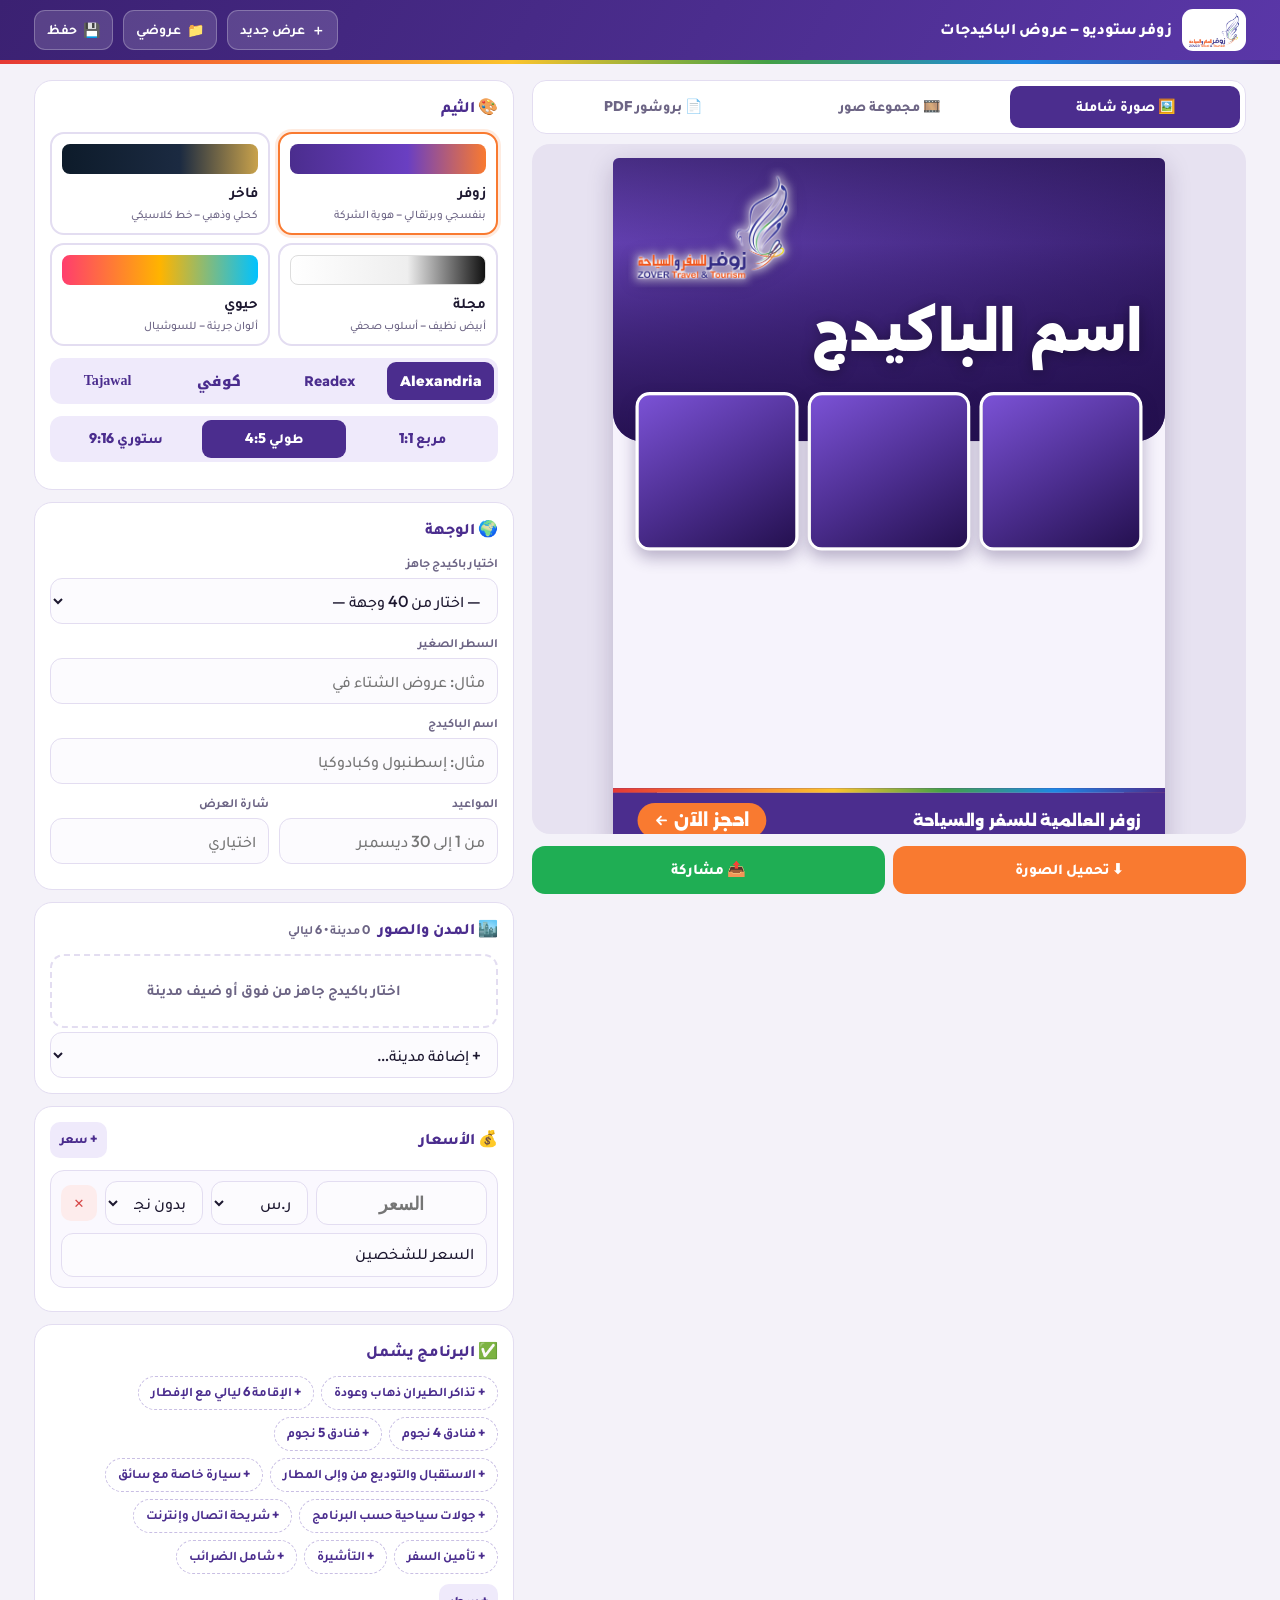
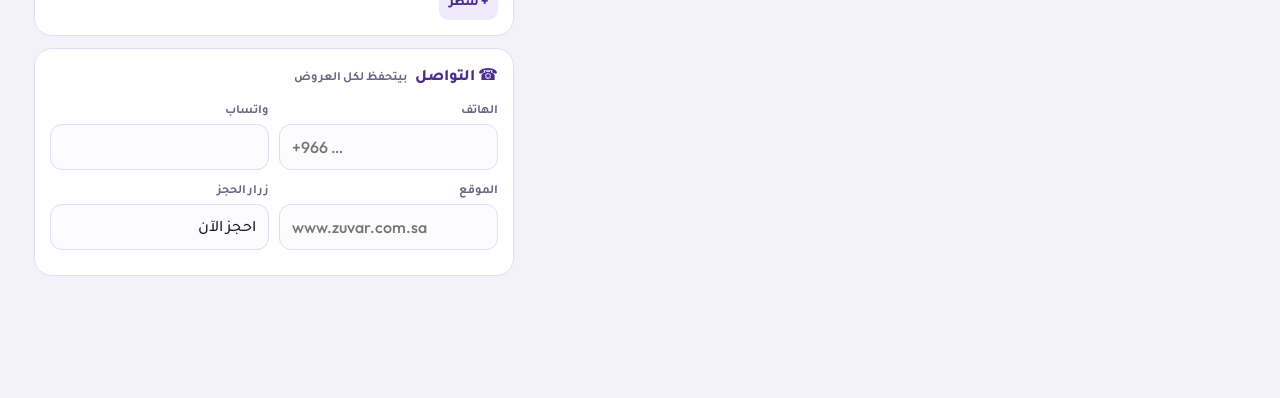
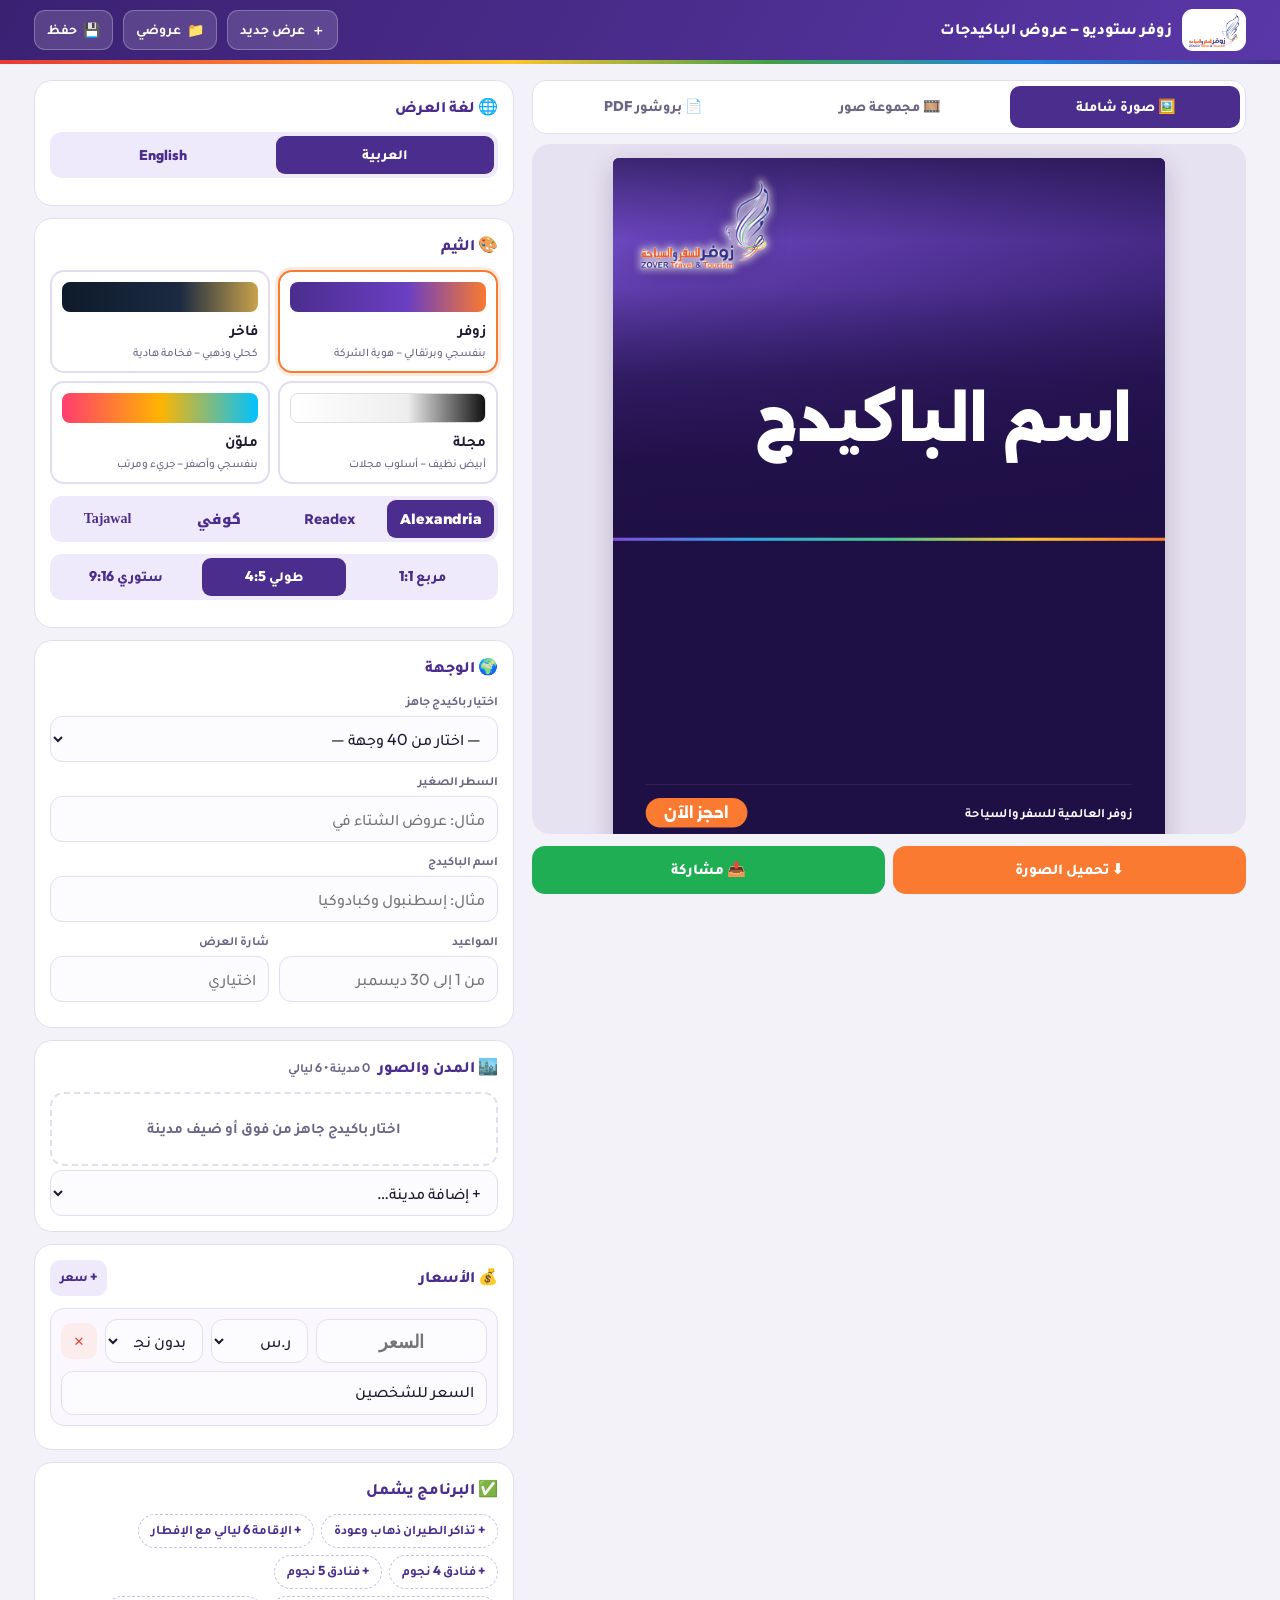
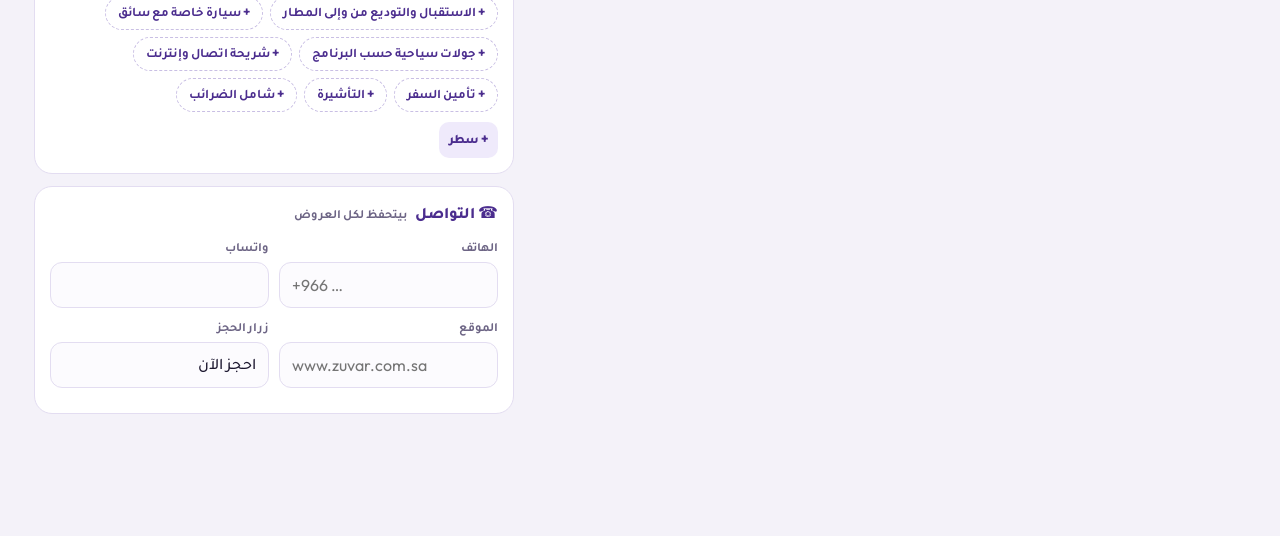
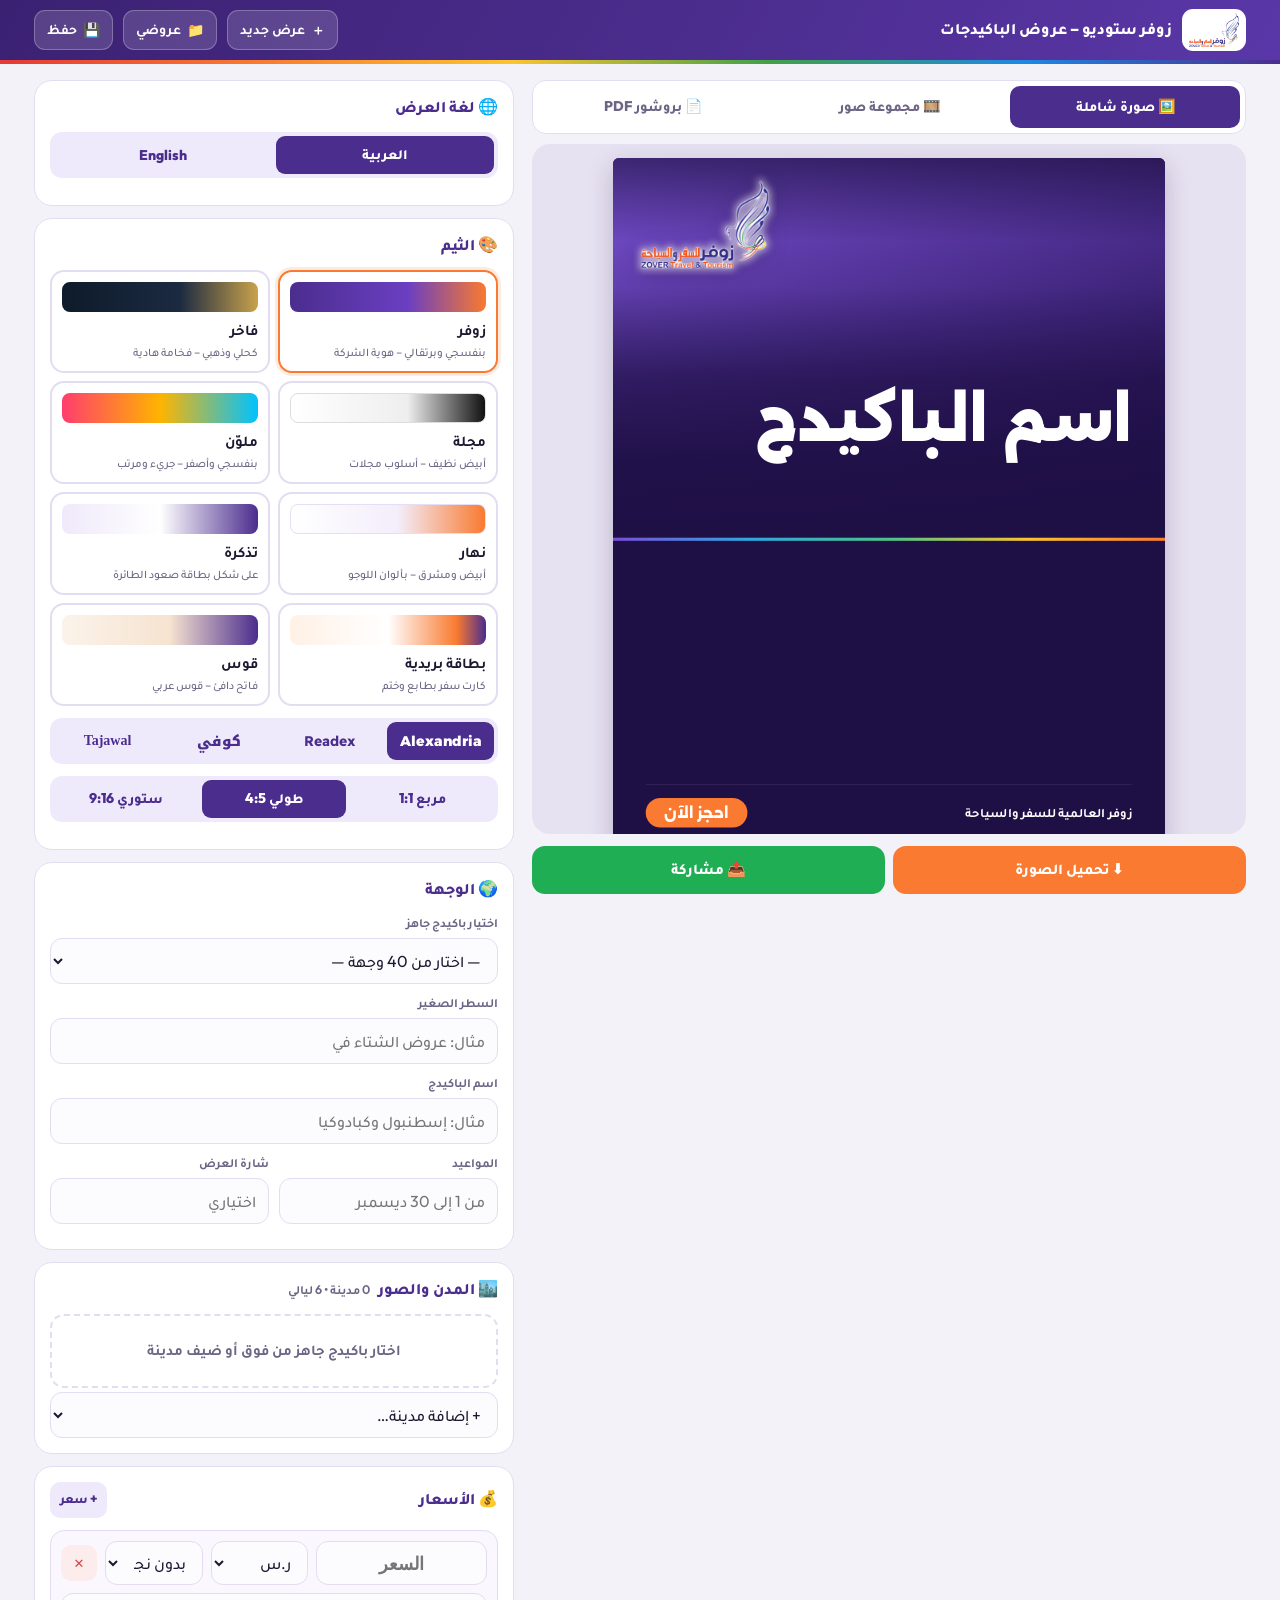
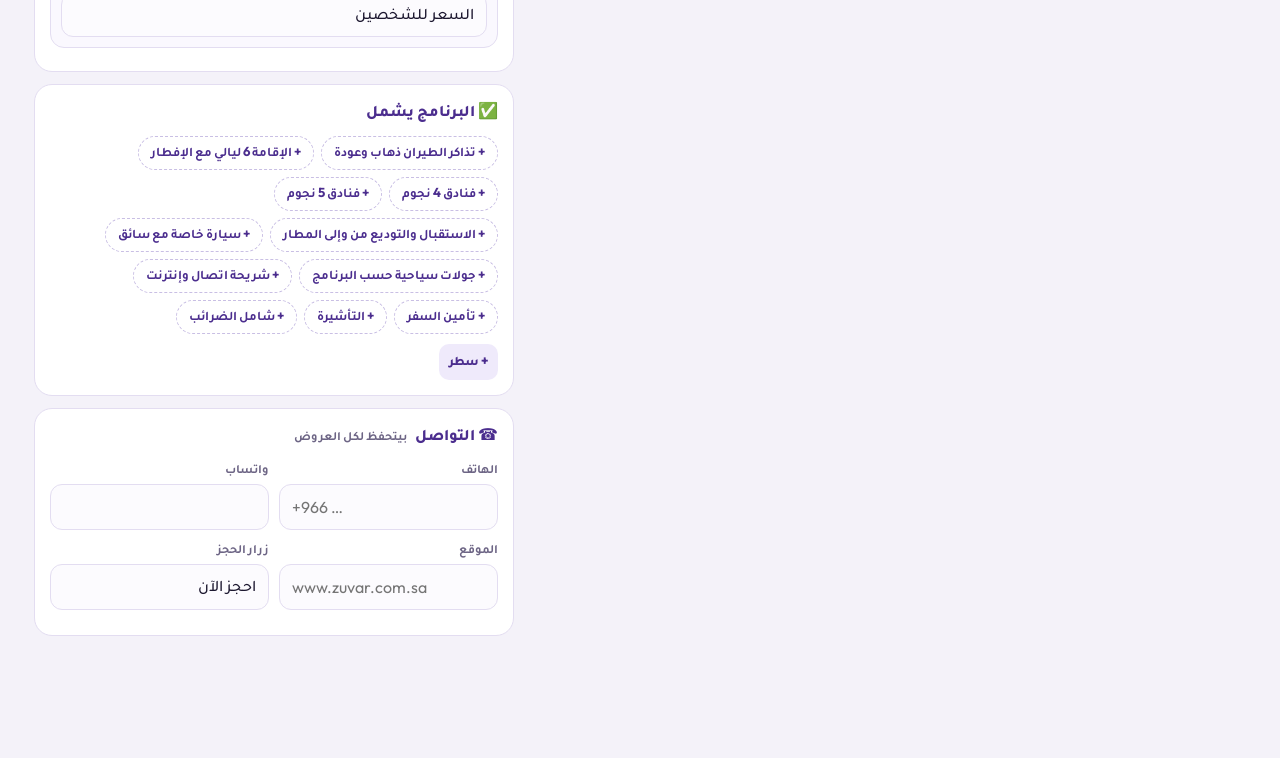
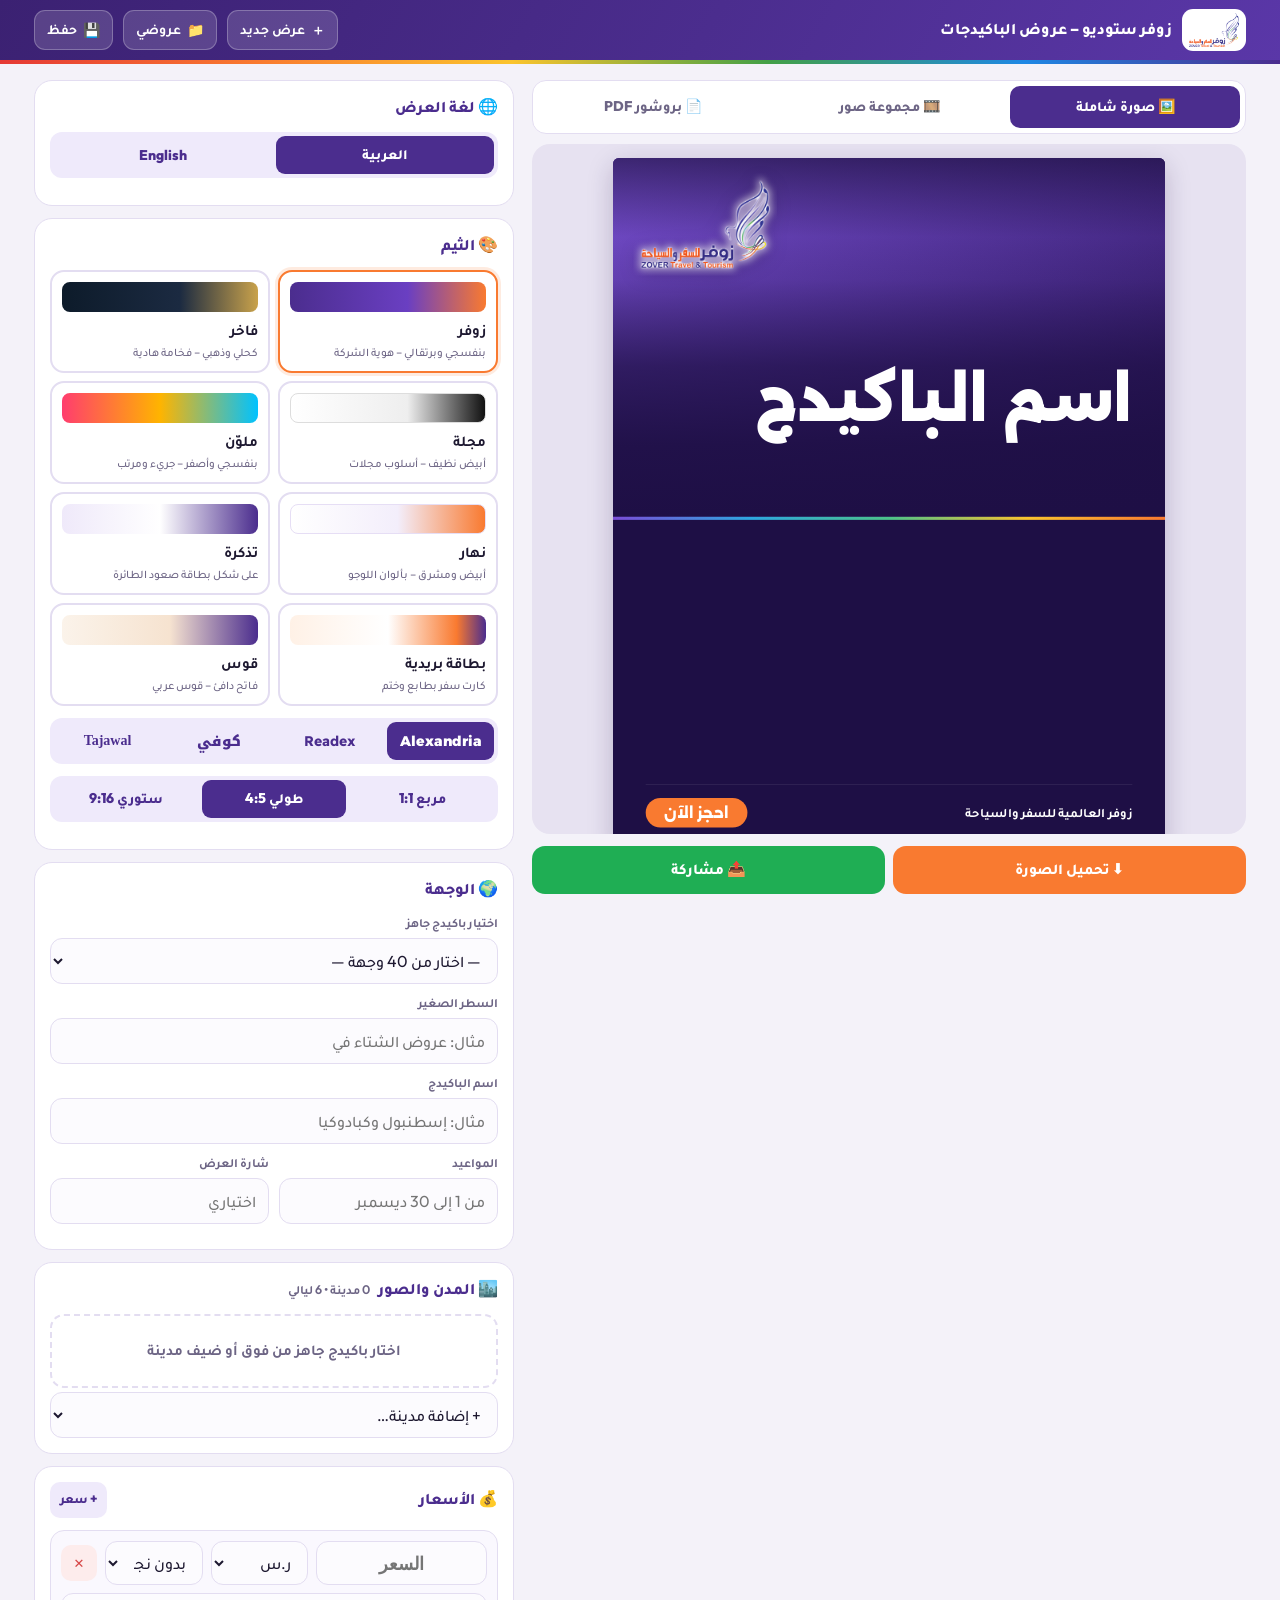
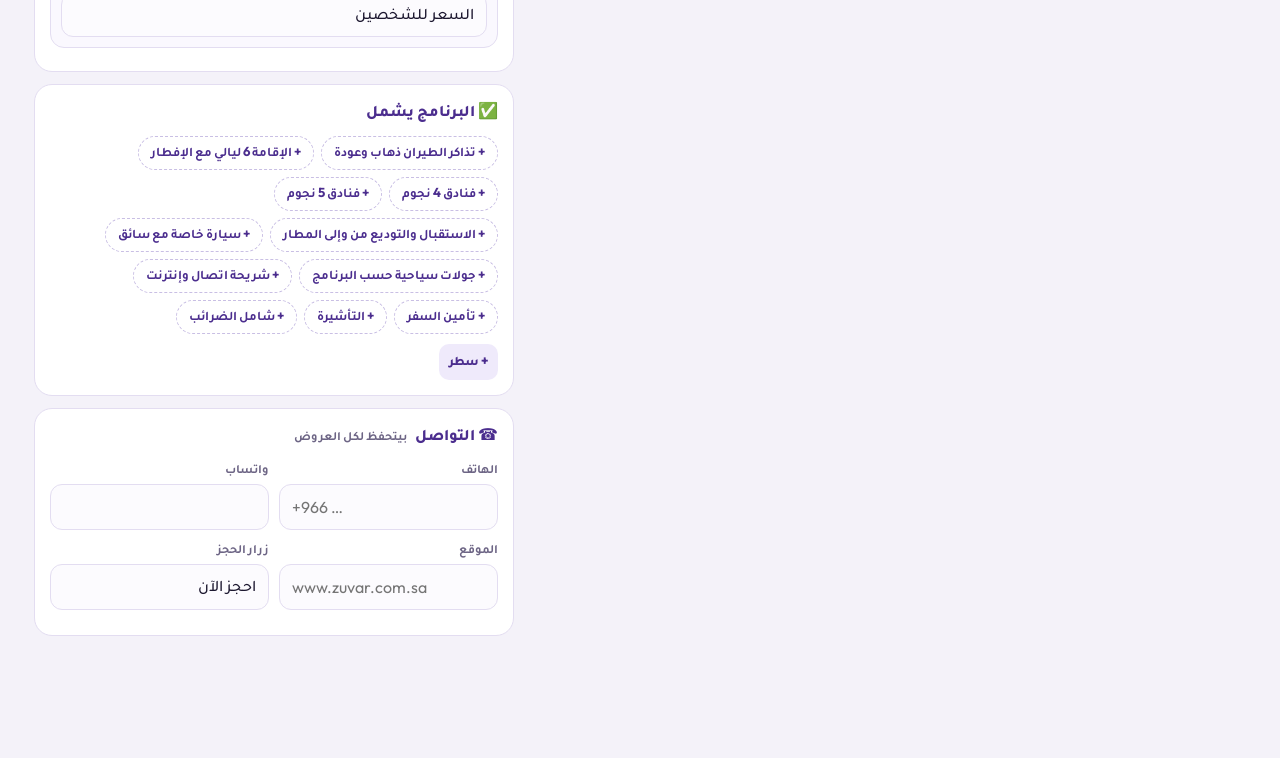
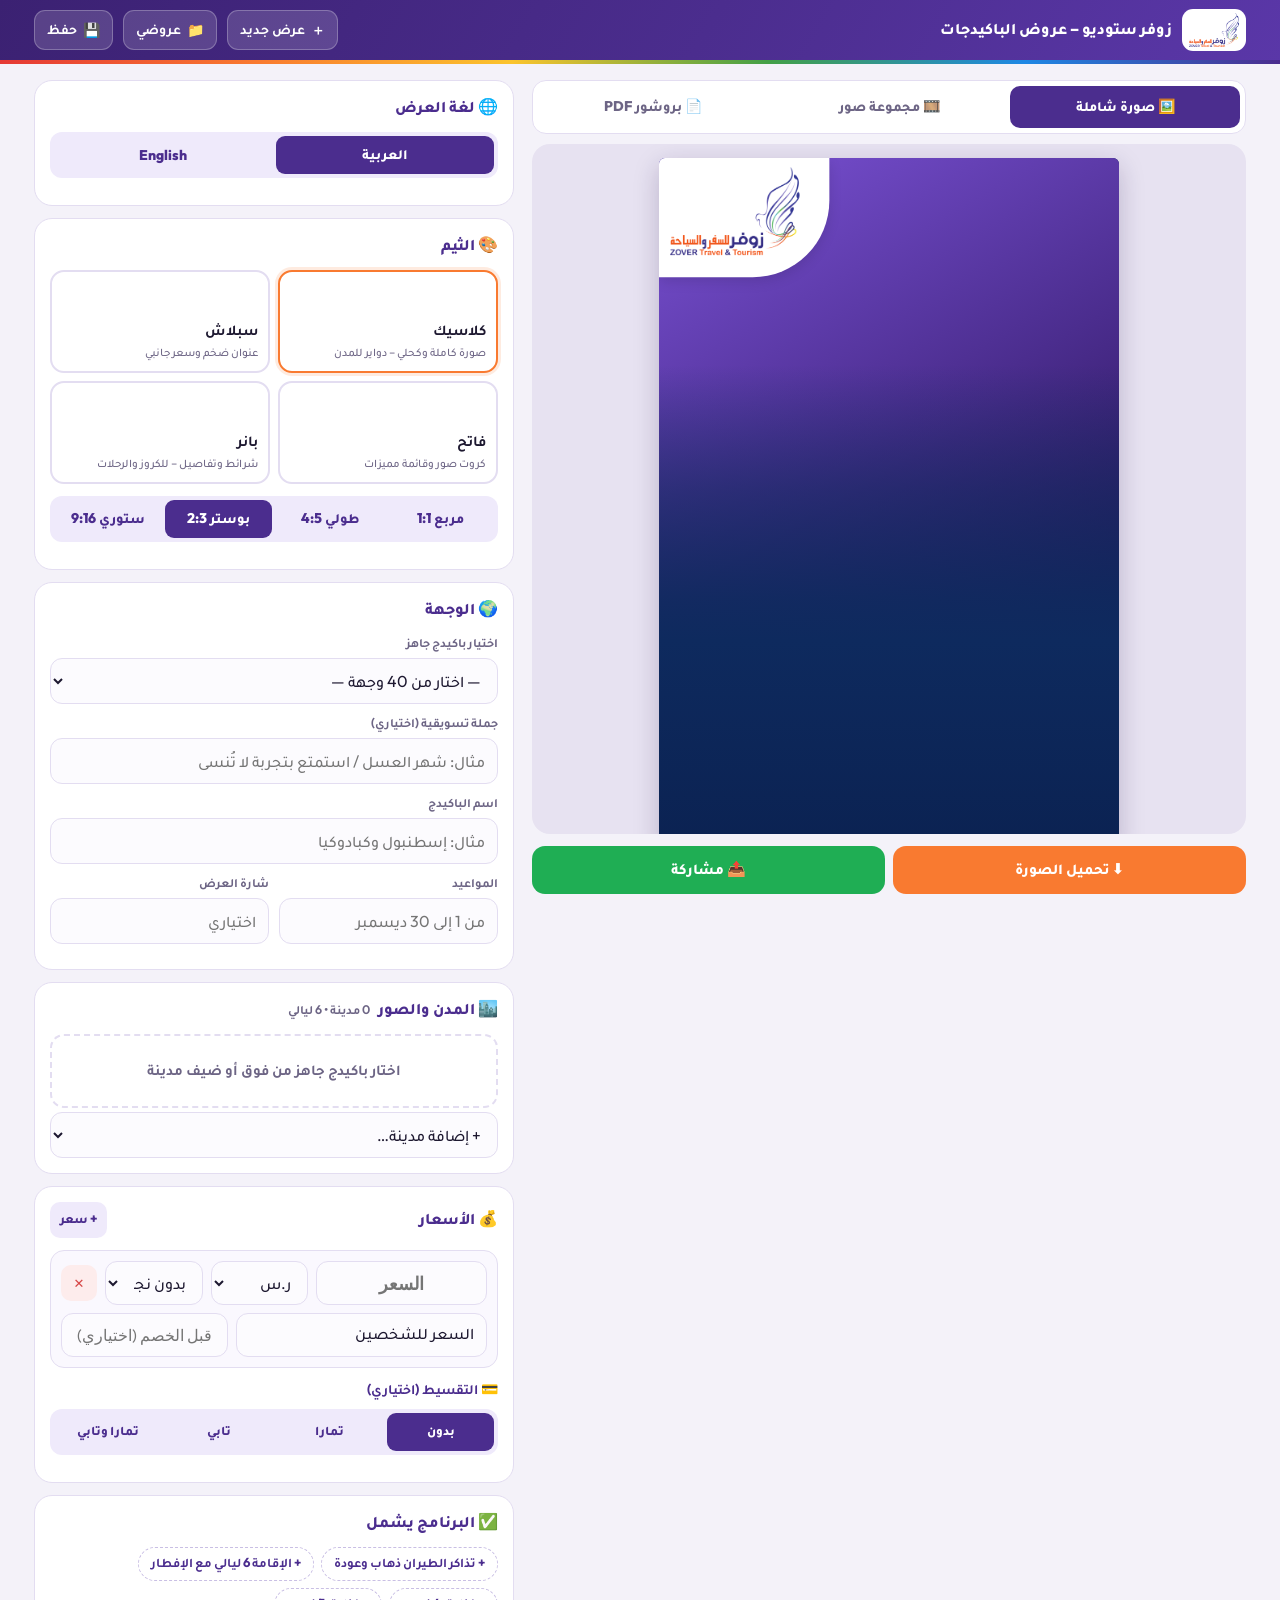
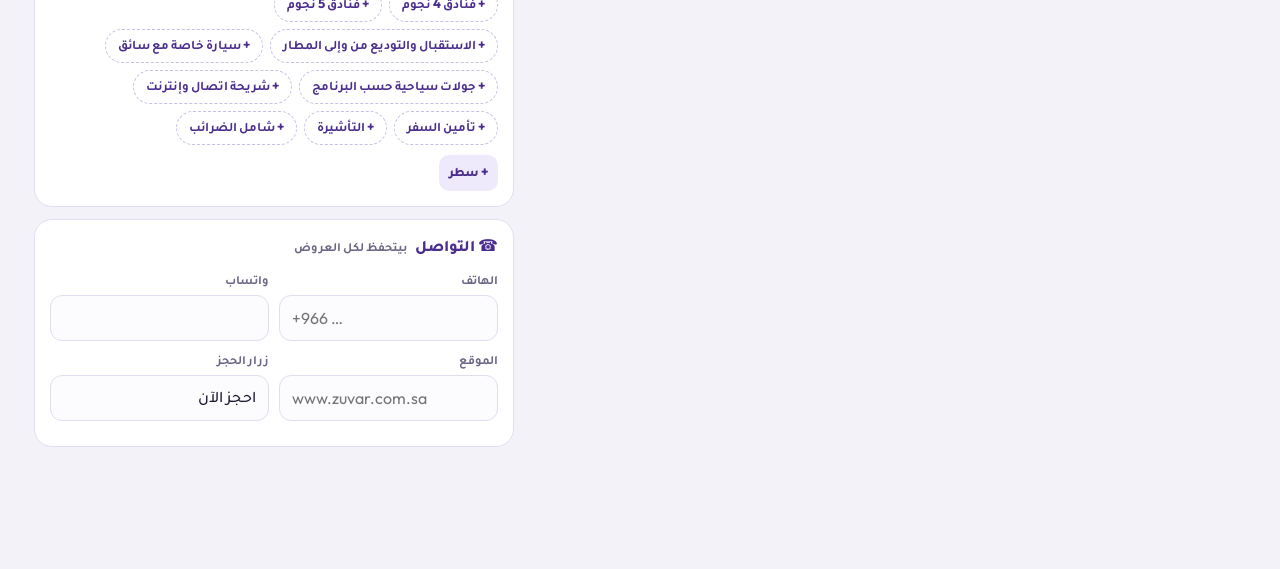
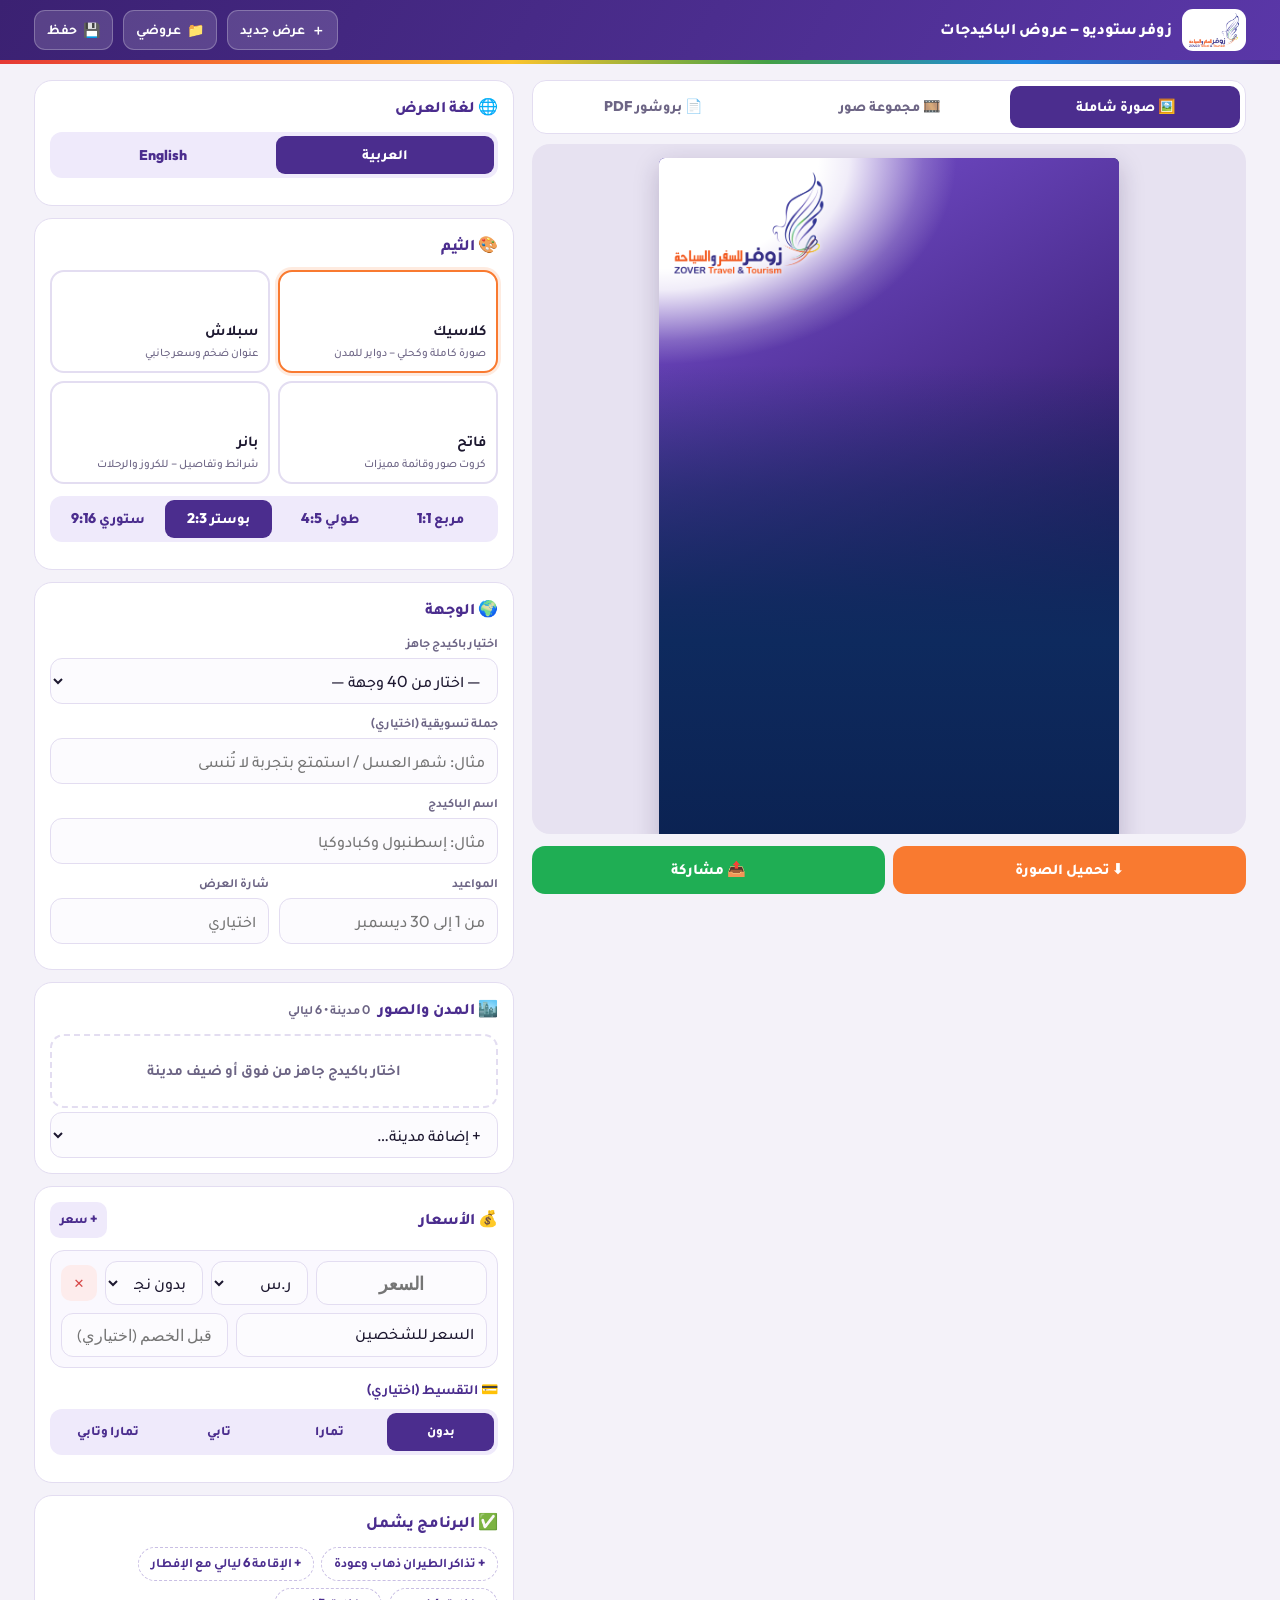
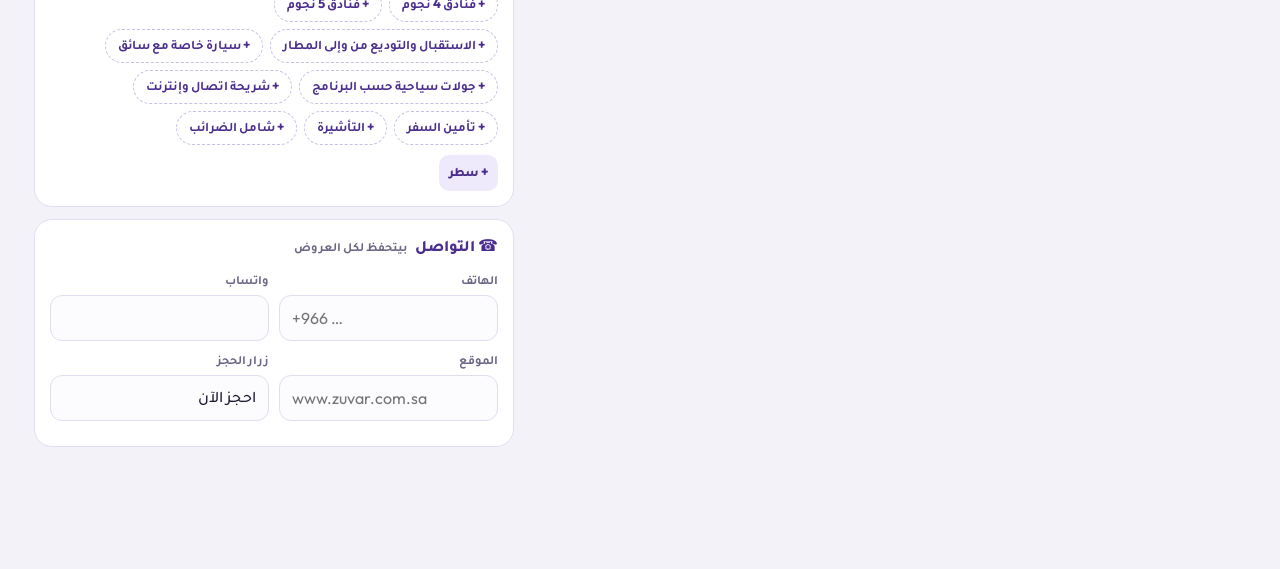
